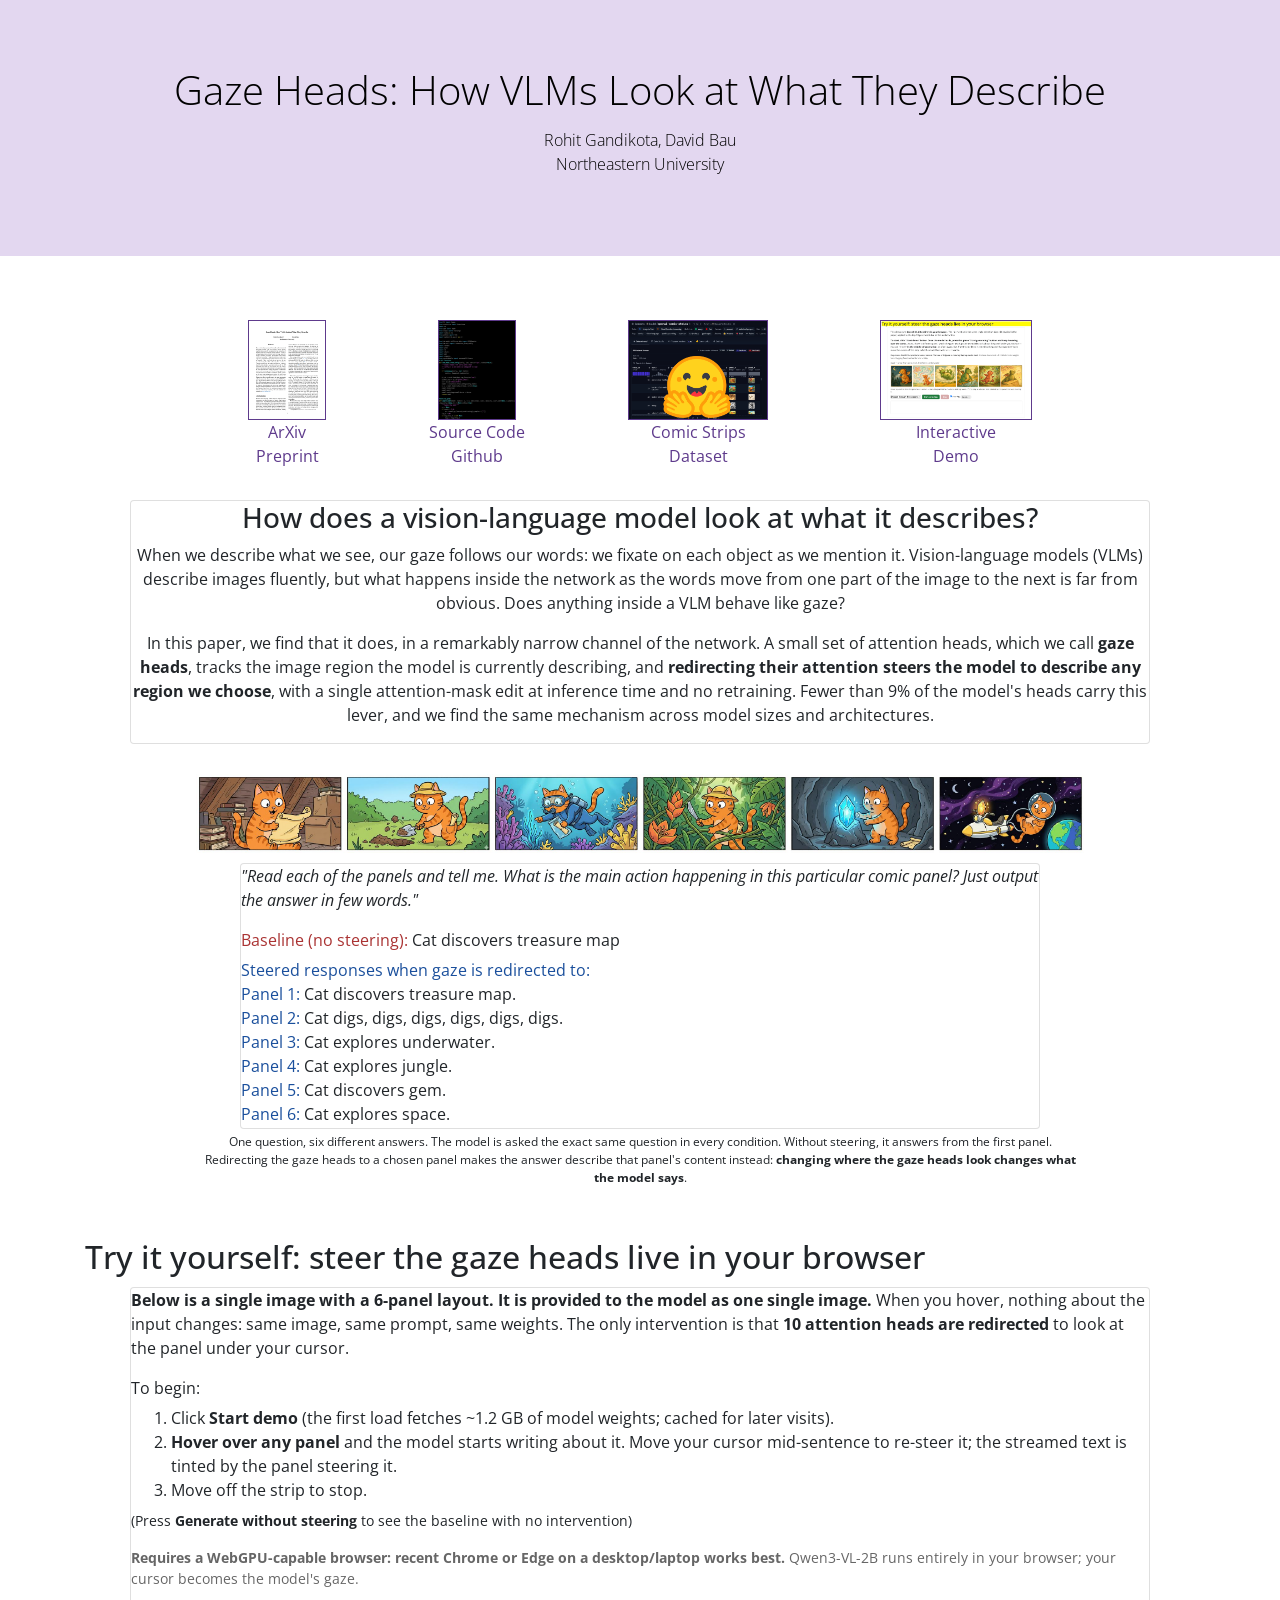
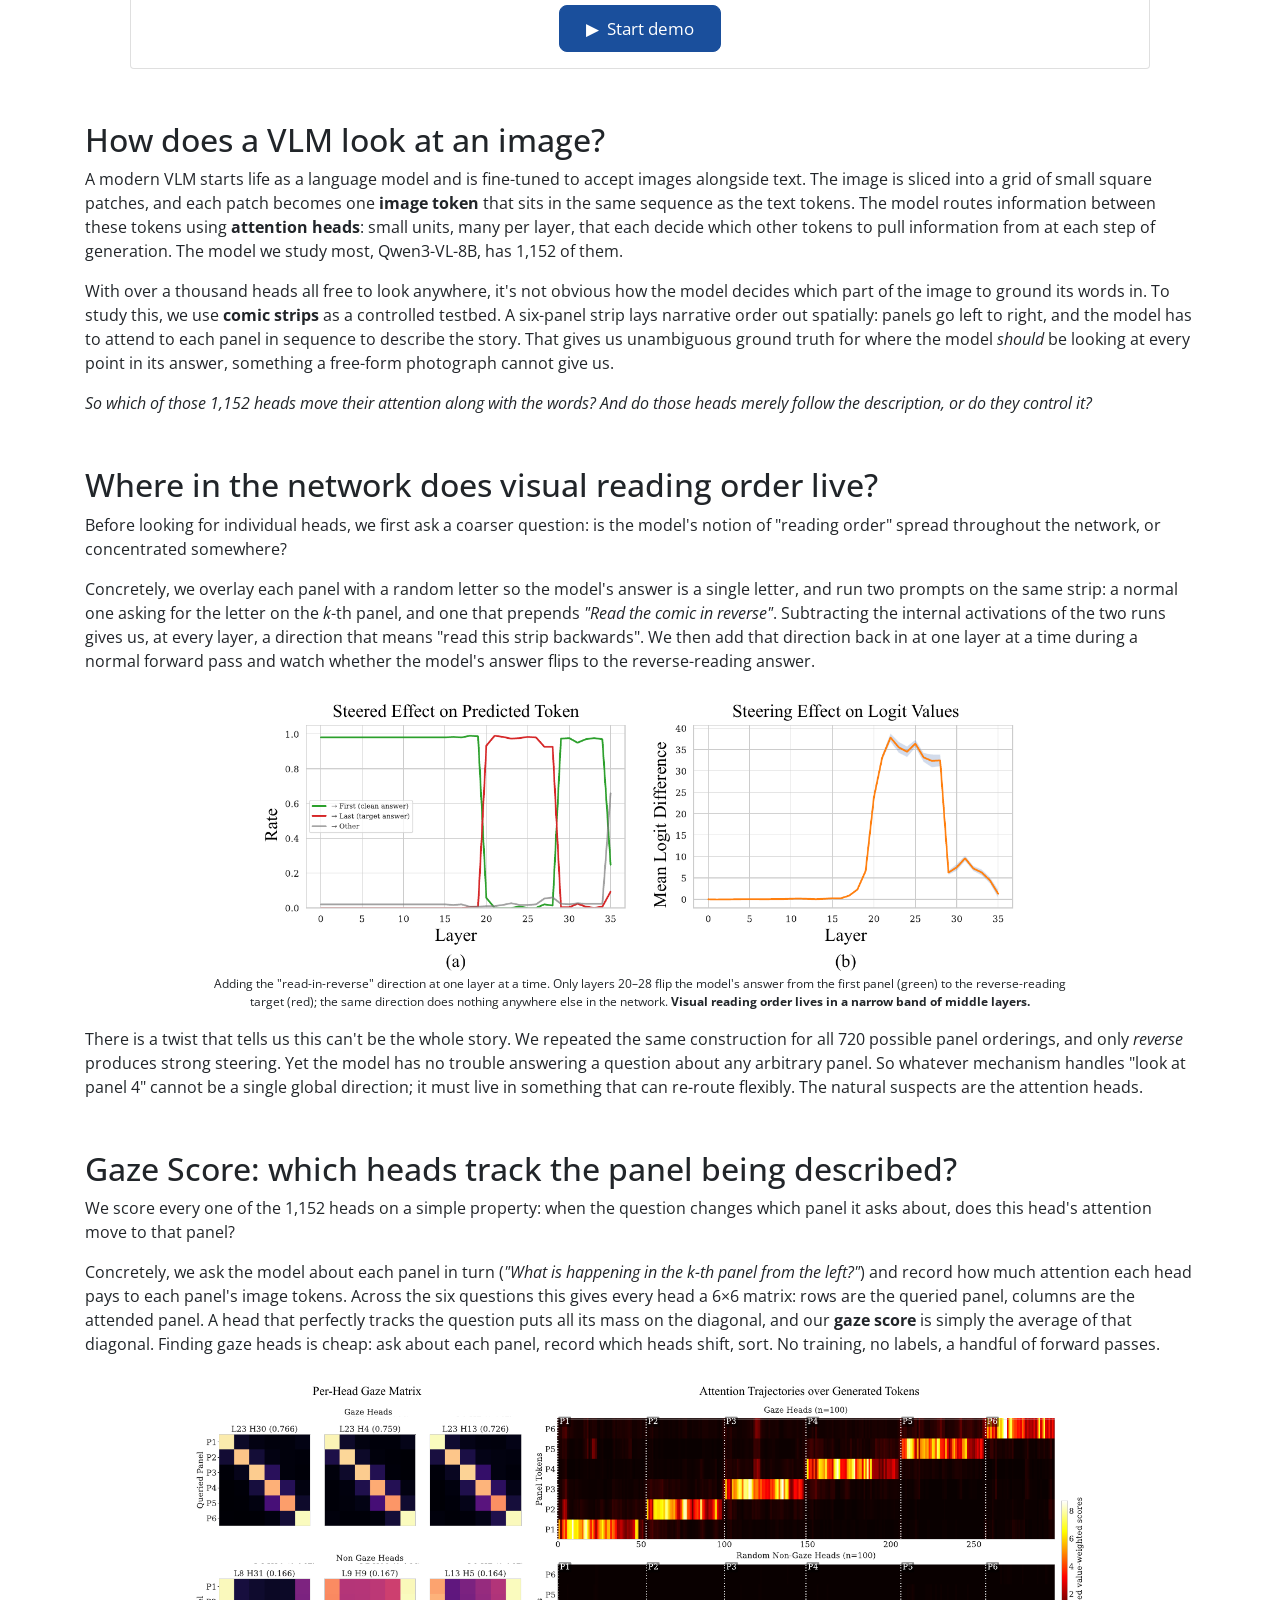
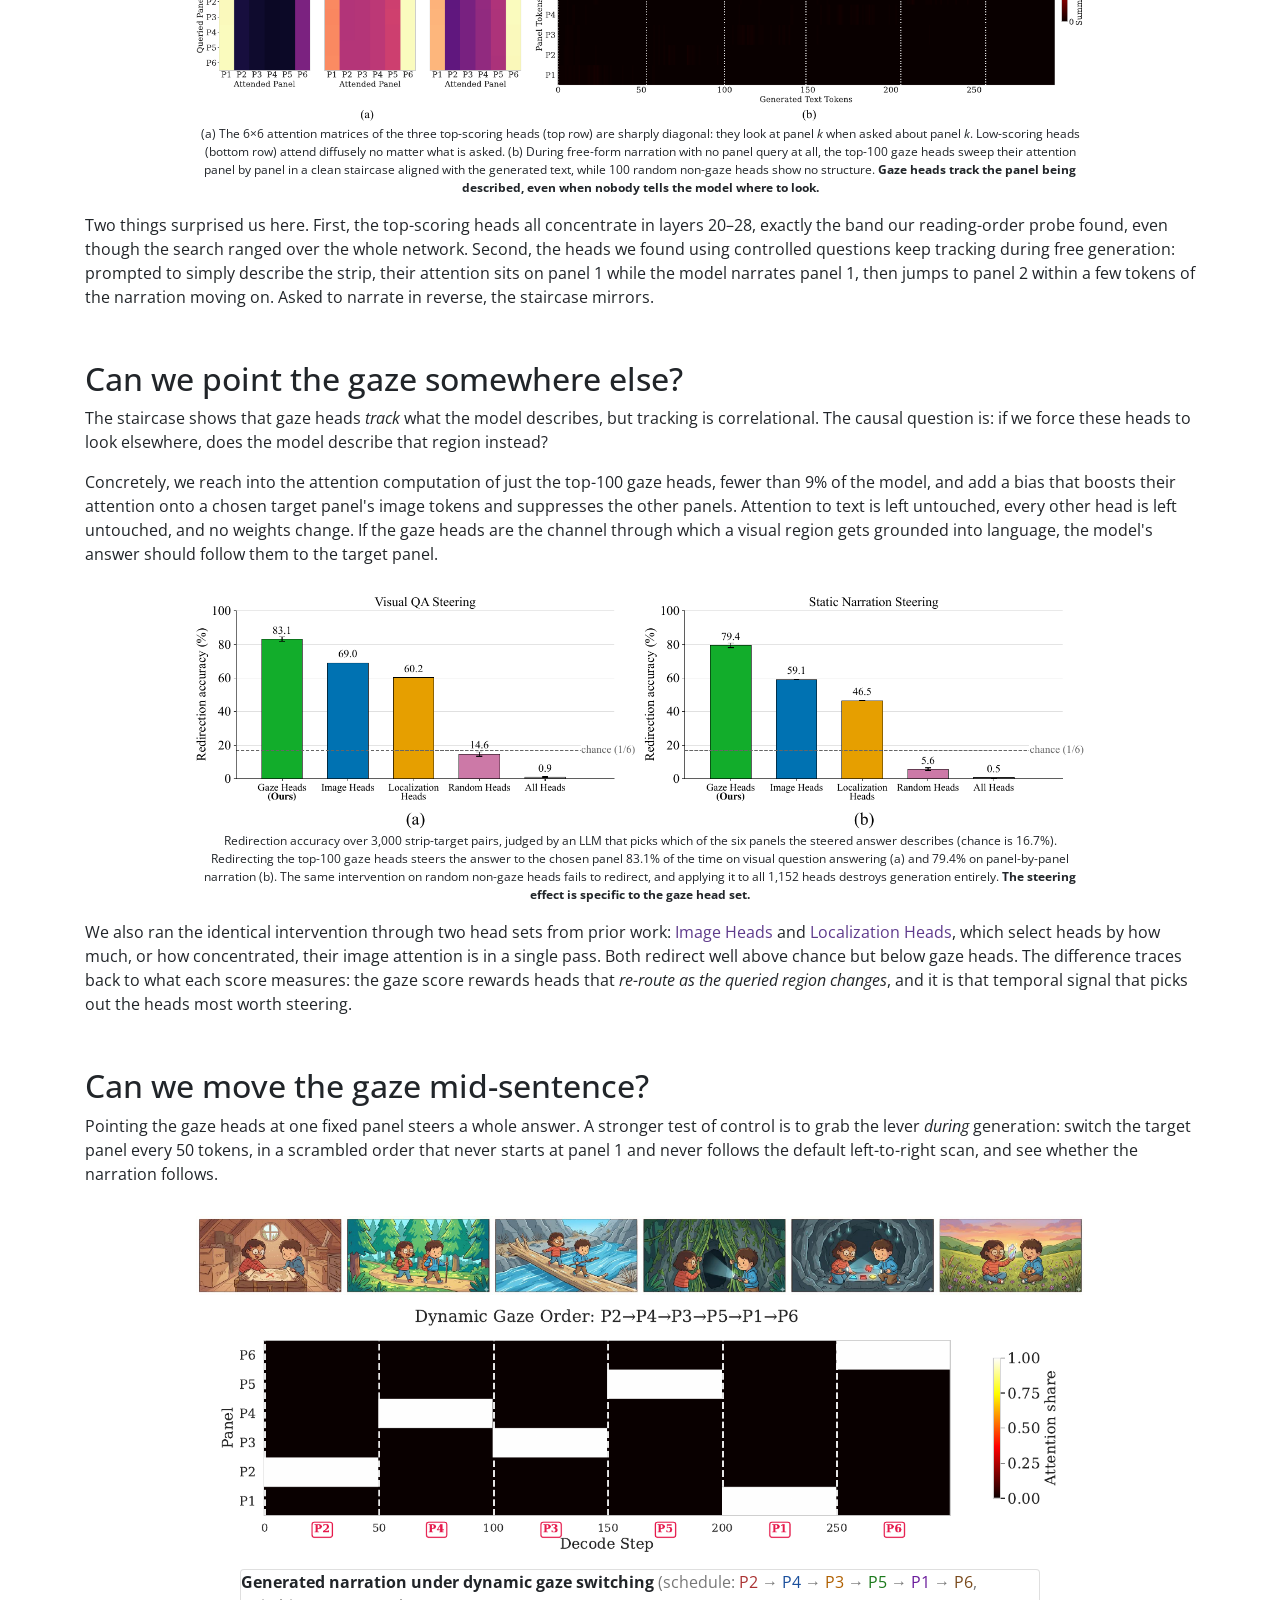
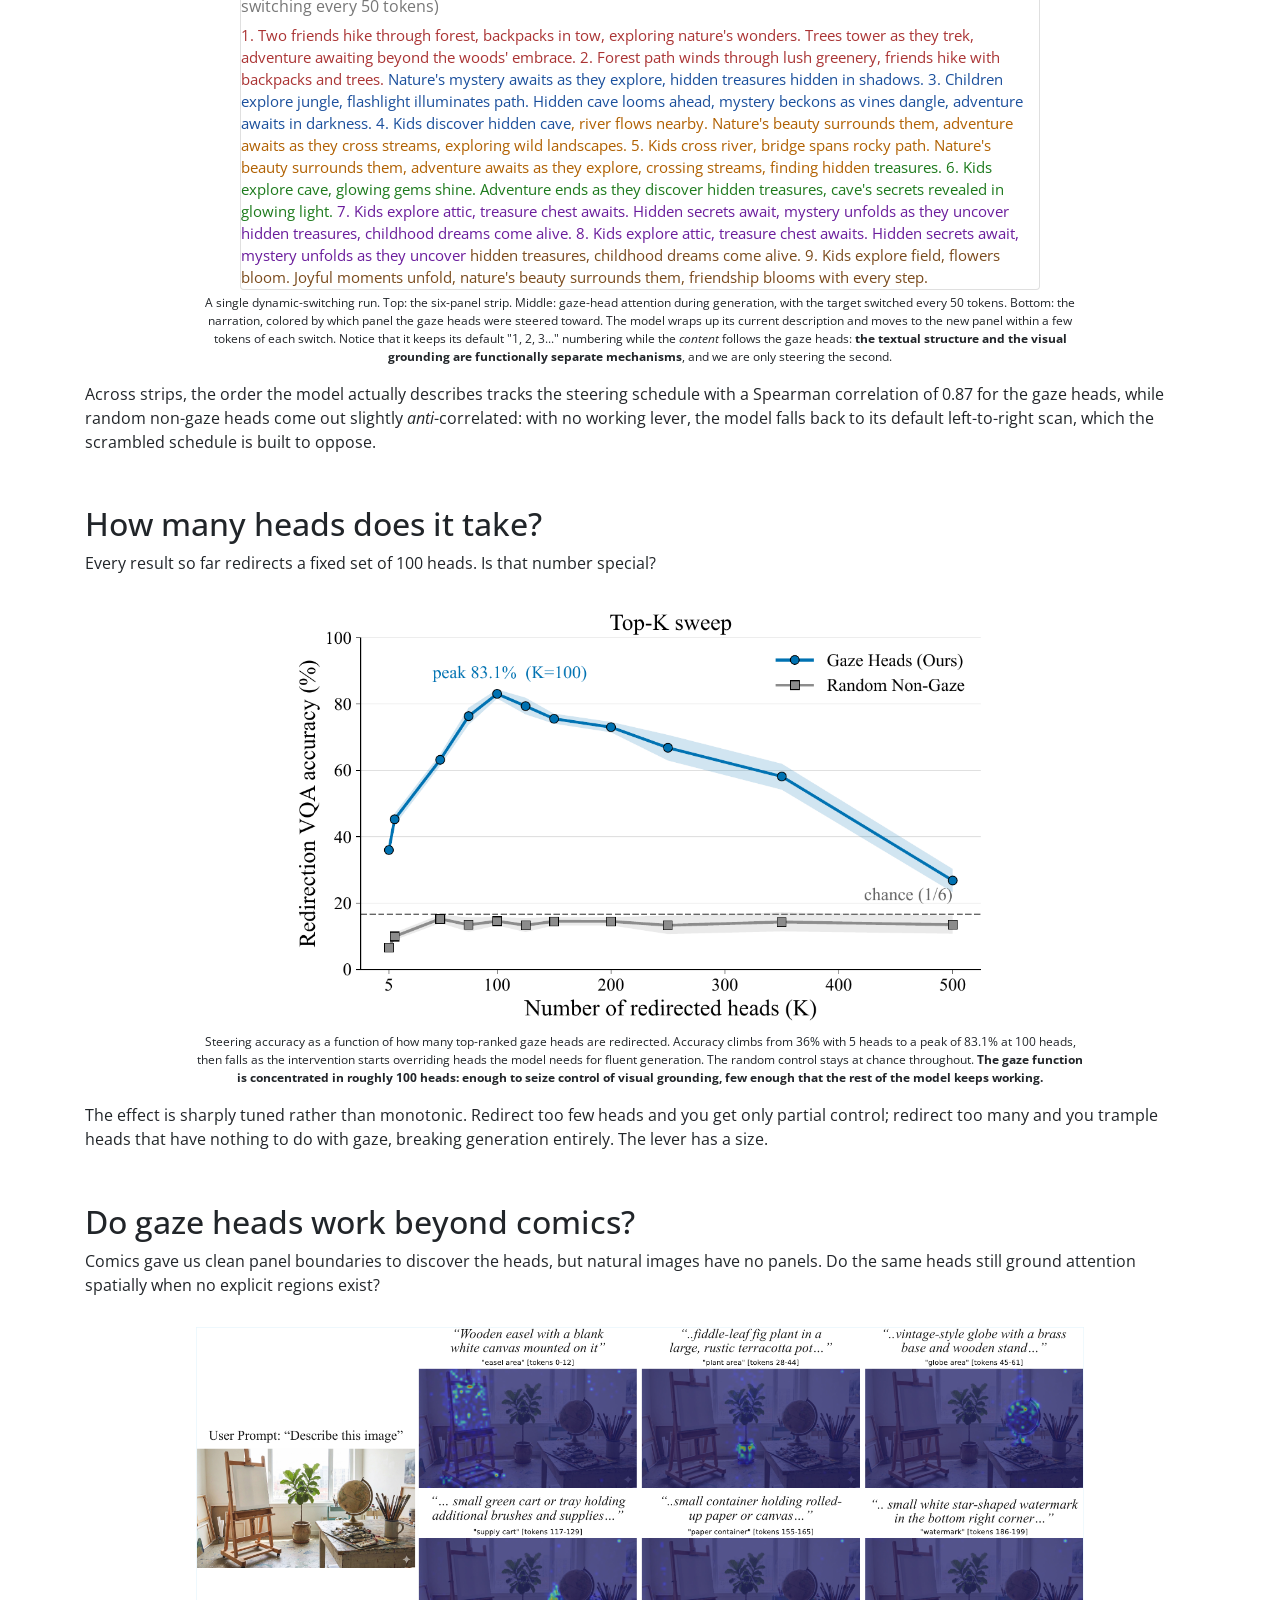
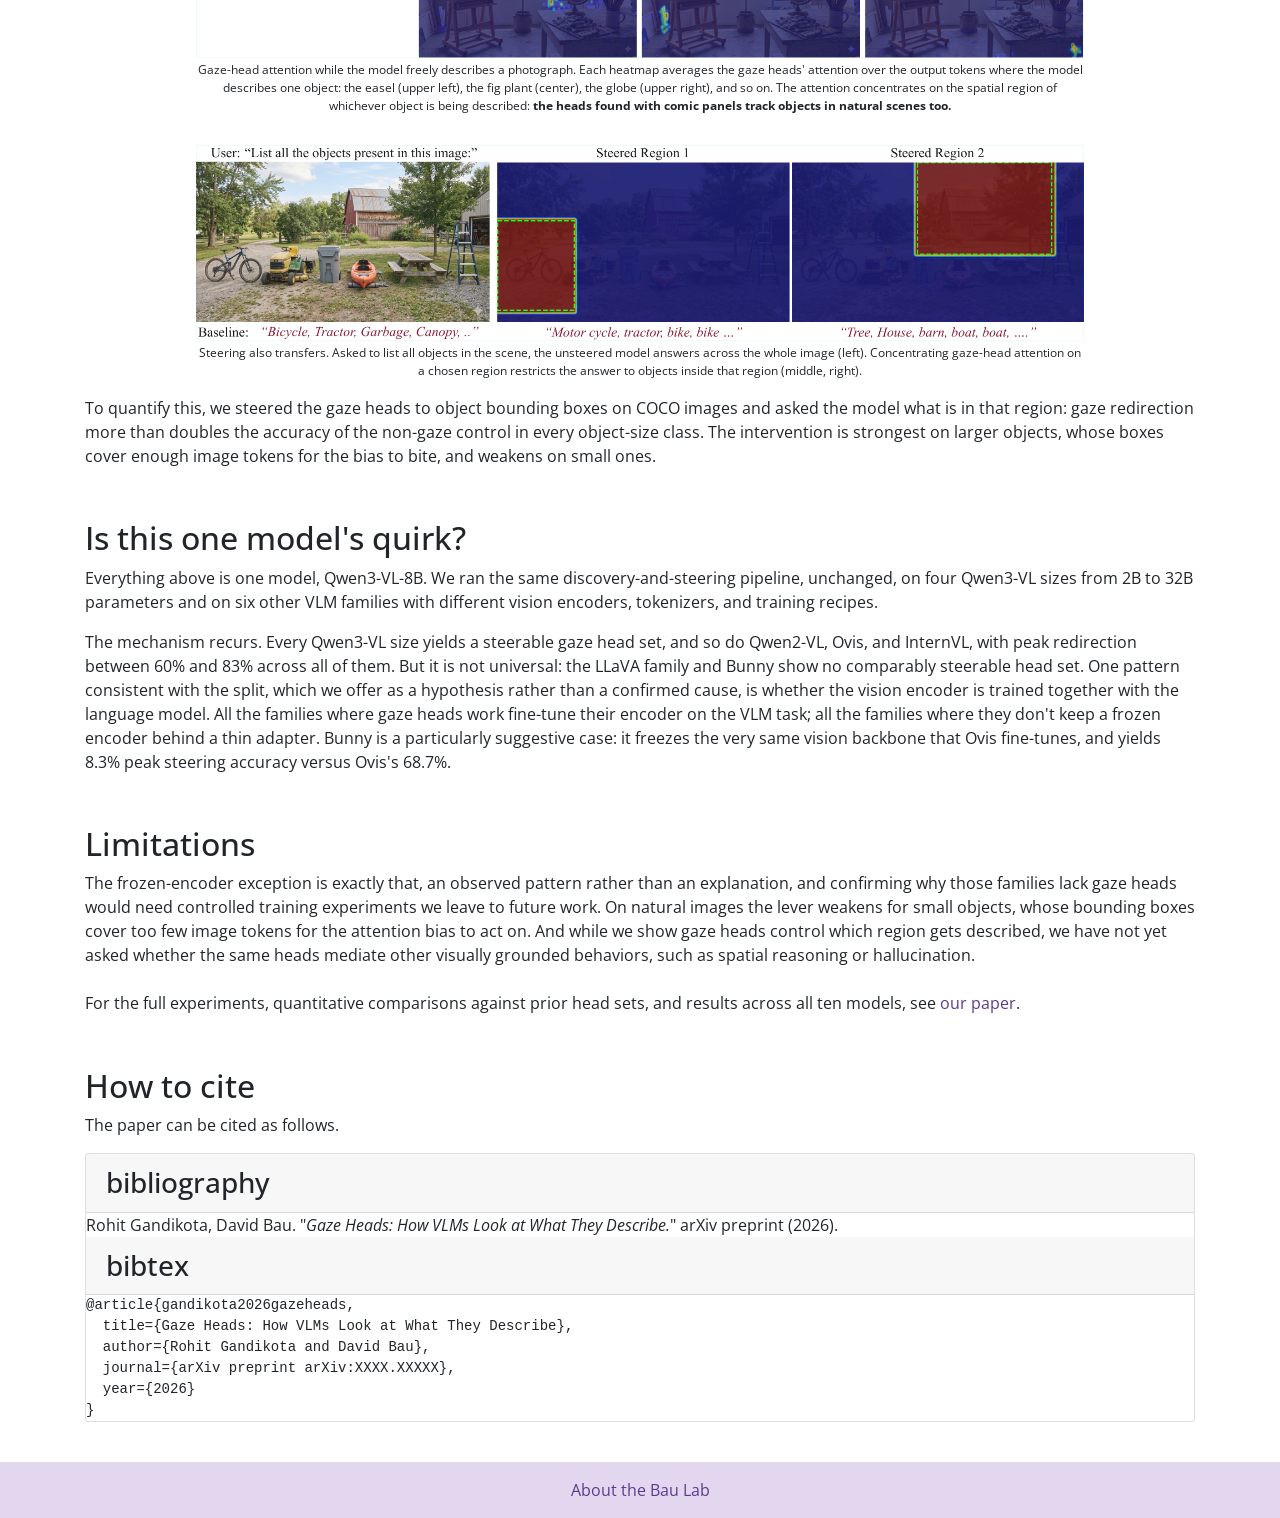
==== public/index.html @ 290272bc "adding new design cahnges" ====
<!doctype html>
<html lang="en">
<head>
<title>Gaze Heads: How VLMs Look at What They Describe</title>
<meta name="viewport" content="width=device-width,initial-scale=1" />
<meta name="description" content="A small set of attention heads in vision-language models tracks the image region being described, and redirecting them steers what the model says." />
<meta property="og:title" content="Gaze Heads: How VLMs Look at What They Describe" />
<meta property="og:description" content="A small set of attention heads in vision-language models tracks the image region being described, and redirecting them steers what the model says." />
<meta property="og:type" content="website" />
<meta name="twitter:card" content="summary" />
<meta name="twitter:title" content="Gaze Heads: How VLMs Look at What They Describe" />
<meta name="twitter:description" content="A small set of attention heads in vision-language models tracks the image region being described, and redirecting them steers what the model says." />
<link rel="apple-touch-icon" sizes="180x180" href="/images/apple-touch-icon.png">
<link rel="icon" type="image/png" sizes="32x32" href="/images/favicon-32x32.png">
<link rel="icon" type="image/png" sizes="16x16" href="/images/favicon-16x16.png">
<link rel="manifest" href="/site.webmanifest">

<link href="https://maxcdn.bootstrapcdn.com/bootstrap/4.0.0-alpha.6/css/bootstrap.min.css" rel="stylesheet" integrity="sha384-rwoIResjU2yc3z8GV/NPeZWAv56rSmLldC3R/AZzGRnGxQQKnKkoFVhFQhNUwEyJ" crossorigin="anonymous">
<script src="https://code.jquery.com/jquery-3.2.1.min.js" integrity="sha256-hwg4gsxgFZhOsEEamdOYGBf13FyQuiTwlAQgxVSNgt4=" crossorigin="anonymous"></script>
<link rel="preconnect" href="https://fonts.googleapis.com">
<link rel="preconnect" href="https://fonts.gstatic.com" crossorigin>
<link href="https://fonts.googleapis.com/css2?family=Noto+Sans+Math&display=swap" rel="stylesheet">
<link href="https://fonts.googleapis.com/css?family=Open+Sans:300,400,700" rel="stylesheet">
<link href="style.css" rel="stylesheet">

<style>
.relatedthumb {
  float:left; width: 200px; margin: 3px 10px 7px 0;
}
.relatedblock {
  clear: both;
  display: inline-block;
}
.bold-sc {
  font-variant: small-caps;
  font-weight: bold;
}
.cite, .citegroup {
  margin-bottom: 8px;
}
:target {
  background-color: yellow;
}
</style>
<script async src="https://www.googletagmanager.com/gtag/js?id=G-FD12LWN557"></script>
<script>
window.dataLayer = window.dataLayer || [];
function gtag(){dataLayer.push(arguments);}
gtag('js', new Date()); gtag('config', 'G-FD12LWN557');
</script>

</head>
<body class="nd-docs">
<div class="nd-pageheader">
 <div class="container">
 <h1 class="lead">
 Gaze Heads:
 <nobr class="widenobr">How VLMs Look</nobr>
 at
 <nobr class="widenobr">What They Describe</nobr>
 </h1>
<address>
  <nobr><a href="https://rohitgandikota.github.io/" target="_blank"
  >Rohit Gandikota</a>,</nobr>
  <nobr><a href="https://baulab.info/" target="_blank"
  >David Bau</a></nobr>
 <br>
  <nobr><a href="https://khoury.northeastern.edu/" target="_blank"
  >Northeastern University</a></nobr>

</address>
 </div>
</div><!-- end nd-pageheader -->

<div class="container">
<div class="row justify-content-center text-center">

<p>
<!-- TODO: update arXiv link once the preprint is live -->
<a href="https://arxiv.org/abs/XXXX.XXXXX" class="d-inline-block p-3 align-top" target="_blank"><img height="100" width="78" src="images/paper-thumb.png" style="border:1px solid; margin: 0 38px;" alt="ArXiv Preprint thumbnail" data-nothumb=""><br>ArXiv<br>Preprint</a>
<!-- TODO: update GitHub repo link -->
<a href="https://github.com/rohitgandikota/gaze-heads" class="d-inline-block p-3 align-top" target="_blank"><img height="100" width="78" src="images/code-thumb.png" style="border:1px solid; margin: 0 38px;" alt="Github code thumbnail" data-nothumb=""><br>Source Code<br>Github</a>
<a href="https://huggingface.co/datasets/baulab/openai-comic-strips" class="d-inline-block p-3 align-top" target="_blank"><img height="100" width="140" src="images/data-thumb.png" style="border:1px solid; margin: 0 38px;" alt="Dataset thumbnail" data-nothumb=""><br>Comic Strips<br>Dataset</a>
<a href="#demo" class="d-inline-block p-3 align-top"><img height="100" width="152" src="images/demo-thumb.png" style="border:1px solid; margin: 0 38px;" alt="Interactive demo thumbnail" data-nothumb=""><br>Interactive<br>Demo</a>
</p>

<div class="card" style="max-width: 1020px;">
<div class="card-block">
<h3>How does a vision-language model look at what it describes?</h3>
<p>
When we describe what we see, our gaze follows our words: we fixate on each
object as we mention it. Vision-language models (VLMs) describe images fluently,
but what happens inside the network as the words move from one part of the image
to the next is far from obvious. Does anything inside a VLM behave like gaze?
</p>
<p>
In this paper, we find that it does, in a remarkably narrow channel of the network.
A small set of attention heads, which we call <b>gaze heads</b>, tracks the image
region the model is currently describing, and <b>redirecting their attention steers
the model to describe any region we choose</b>, with a single attention-mask edit
at inference time and no retraining. Fewer than 9% of the model's heads carry
this lever, and we find the same mechanism across model sizes and architectures.
</p>
</div><!--card-block-->
</div><!--card-->

</div><!--row-->

<div class="row">
<div class="col">

<figure class="center_image" style="margin-top: 30px">
  <center><img src="images/paper/gaze/vqa_strip.png" style="width:100%; max-width:1000px"></center>
  <div class="card" style="max-width: 800px; margin: 10px auto 4px auto; text-align: left;">
    <div class="card-block">
    <p class="card-text"><i>"Read each of the panels and tell me. What is the main action happening in this particular comic panel? Just output the answer in few words."</i></p>
    <p class="card-text" style="margin-bottom: 6px;"><span style="color:#a33">Baseline (no steering):</span> Cat discovers treasure map</p>
    <p class="card-text" style="margin-bottom: 2px;"><span style="color:#1a4f9c">Steered responses when gaze is redirected to:</span><br>
    <span style="color:#1a4f9c">Panel 1:</span> Cat discovers treasure map.<br>
    <span style="color:#1a4f9c">Panel 2:</span> Cat digs, digs, digs, digs, digs, digs.<br>
    <span style="color:#1a4f9c">Panel 3:</span> Cat explores underwater.<br>
    <span style="color:#1a4f9c">Panel 4:</span> Cat explores jungle.<br>
    <span style="color:#1a4f9c">Panel 5:</span> Cat discovers gem.<br>
    <span style="color:#1a4f9c">Panel 6:</span> Cat explores space.</p>
    </div>
  </div>
  <figcaption>One question, six different answers. The model is asked the exact same
  question in every condition. Without steering, it answers from the first panel.
  Redirecting the gaze heads to a chosen panel makes the answer describe that panel's
  content instead: <b>changing where the gaze heads look changes what the model says</b>.
  </figcaption>
</figure>

  <h2 id="demo">Try it yourself: steer the gaze heads live in your browser</h2>
  <div class="card" style="max-width: 1020px; margin: 10px auto;">
    <div class="card-block" id="gazedemo-body">
      <p><b>Below is a single image with a 6-panel layout. It is provided to
        the model as one single image.</b> When you hover, nothing about the
        input changes: same image, same prompt, same weights. The only
        intervention is that <b>10 attention heads are redirected</b> to look
        at the panel under your cursor.</p>
      <p style="margin-bottom: 6px;">To begin:</p>
      <ol style="margin-bottom: 8px;">
        <li>Click <b>Start demo</b> (the first load fetches ~1.2&nbsp;GB of
          model weights; cached for later visits).</li>
        <li><b>Hover over any panel</b> and the model starts writing about it.
          Move your cursor mid-sentence to re-steer it; the streamed text is
          tinted by the panel steering it.</li>
        <li>Move off the strip to stop.</li>
      </ol>
      <p style="font-size: 14px;">(Press <b>Generate without steering</b> to
        see the baseline with no intervention)</p>
      <p id="gazedemo-note" style="color:#666; font-size: 14px;"><b>Requires a
      WebGPU-capable browser: recent Chrome or Edge on a desktop/laptop works
      best.</b> Qwen3-VL-2B runs entirely in your browser; your cursor becomes
      the model's gaze.</p>
      <p style="text-align:center;"><button id="gazedemo-start"
        style="padding: 10px 26px; font-size: 17px; border-radius: 8px;
        border: 1px solid #1a4f9c; background: #1a4f9c; color: white;
        cursor: pointer;">&#9654;&nbsp; Start demo</button></p>
    </div>
  </div>
  <script>
  document.getElementById('gazedemo-start').addEventListener('click', async function () {
    var btn = this;
    var note = document.getElementById('gazedemo-note');
    // The requirement note (#gazedemo-note) stays visible at ALL times \u2014
    // browsers can pass the navigator.gpu check and still stall later
    // (observed on Safari), and the note is the user's only hint why.
    var problem = function (msg) {
      var p = document.createElement('p');
      p.style.cssText = 'color:#a33; font-size: 14px;';
      p.innerHTML = msg;
      note.parentNode.insertBefore(p, note.nextSibling);
    };
    if (!navigator.gpu) {
      btn.style.display = 'none';
      problem('<b>This browser does not support WebGPU</b>, so the demo cannot run here.');
      return;
    }
    btn.disabled = true;
    btn.textContent = 'Starting\u2026';
    try {
      // Bump ?v= on demo.js changes so returning visitors never get a stale module.
      var mod = await import('./demo/demo.js?v=19');
      btn.style.display = 'none';
      await mod.start(document.getElementById('gazedemo-body'));
    } catch (e) {
      btn.disabled = false;
      btn.textContent = '\u25B6  Start demo';
      problem('The demo failed to start: ' + e.message);
      console.error(e);
    }
  });
  </script>

  <h2>How does a VLM look at an image?</h2>
  <p>A modern VLM starts life as a language model and is fine-tuned to accept images
  alongside text. The image is sliced into a grid of small square patches, and each patch
  becomes one <b>image token</b> that sits in the same sequence as the text tokens. The model
  routes information between these tokens using <b>attention heads</b>: small units, many per
  layer, that each decide which other tokens to pull information from at each step of
  generation. The model we study most, Qwen3-VL-8B, has 1,152 of them.</p>
  <p>With over a thousand heads all free to look anywhere, it's not obvious how the model
  decides which part of the image to ground its words in. To study this, we use <b>comic strips</b>
  as a controlled testbed. A six-panel strip lays narrative order out spatially: panels go
  left to right, and the model has to attend to each panel in sequence to describe the story.
  That gives us unambiguous ground truth for where the model <i>should</i> be looking at every
  point in its answer, something a free-form photograph cannot give us.</p>
  <p><i>So which of those 1,152 heads move their attention along with the words? And do
  those heads merely follow the description, or do they control it?</i></p>

  <h2>Where in the network does visual reading order live?</h2>
  <p>Before looking for individual heads, we first ask a coarser question: is the model's
  notion of "reading order" spread throughout the network, or concentrated somewhere?</p>
  <p>Concretely, we overlay each panel with a random letter so the model's answer is a single
  letter, and run two prompts on the same strip: a normal one asking for the letter on the
  <i>k</i>-th panel, and one that prepends <i>"Read the comic in reverse"</i>. Subtracting the
  internal activations of the two runs gives us, at every layer, a direction that means
  "read this strip backwards". We then add that direction back in at one layer at a time
  during a normal forward pass and watch whether the model's answer flips to the
  reverse-reading answer.</p>
  <figure class="center_image" style="margin-top: 30px">
    <center><img src="images/paper/gaze/layer_flip.png" style="width:100%; max-width:750px"></center>
    <figcaption>Adding the "read-in-reverse" direction at one layer at a time. Only layers
    20&ndash;28 flip the model's answer from the first panel (green) to the reverse-reading
    target (red); the same direction does nothing anywhere else in the network. <b>Visual
    reading order lives in a narrow band of middle layers.</b>
    </figcaption>
  </figure>
  <p>There is a twist that tells us this can't be the whole story. We repeated the same
  construction for all 720 possible panel orderings, and only <i>reverse</i> produces strong
  steering. Yet the model has no trouble answering a question about any arbitrary panel.
  So whatever mechanism handles "look at panel 4" cannot be a single global direction;
  it must live in something that can re-route flexibly. The natural suspects are the
  attention heads.</p>

  <h2>Gaze Score: which heads track the panel being described?</h2>
  <p>We score every one of the 1,152 heads on a simple property: when the question changes
  which panel it asks about, does this head's attention move to that panel?</p>
  <p>Concretely, we ask the model about each panel in turn (<i>"What is happening in the
  k-th panel from the left?"</i>) and record how much attention each head pays to each panel's
  image tokens. Across the six questions this gives every head a 6&times;6 matrix: rows are
  the queried panel, columns are the attended panel. A head that perfectly tracks the
  question puts all its mass on the diagonal, and our <b>gaze score</b> is simply the average
  of that diagonal. Finding gaze heads is cheap: ask about each panel, record which heads
  shift, sort. No training, no labels, a handful of forward passes.</p>
  <figure class="center_image" style="margin-top: 30px">
    <center><img src="images/paper/gaze/gaze_scores.png" style="width:100%; max-width:1000px"></center>
    <figcaption>(a)&nbsp;The 6&times;6 attention matrices of the three top-scoring heads (top row)
    are sharply diagonal: they look at panel <i>k</i> when asked about panel <i>k</i>. Low-scoring
    heads (bottom row) attend diffusely no matter what is asked. (b)&nbsp;During
    free-form narration with no panel query at all, the top-100 gaze heads sweep their attention
    panel by panel in a clean staircase aligned with the generated text, while 100 random
    non-gaze heads show no structure. <b>Gaze heads track the panel being described, even when
    nobody tells the model where to look.</b>
    </figcaption>
  </figure>
  <p>Two things surprised us here. First, the top-scoring heads all concentrate in layers
  20&ndash;28, exactly the band our reading-order probe found, even though the search ranged
  over the whole network. Second, the heads we found using controlled questions keep tracking
  during free generation: prompted to simply describe the strip, their attention sits on
  panel 1 while the model narrates panel 1, then jumps to panel 2 within a few tokens of the
  narration moving on. Asked to narrate in reverse, the staircase mirrors.</p>

  <h2>Can we point the gaze somewhere else?</h2>
  <p>The staircase shows that gaze heads <i>track</i> what the model describes, but tracking is
  correlational. The causal question is: if we force these heads to look elsewhere, does the
  model describe that region instead?</p>
  <p>Concretely, we reach into the attention computation of just the top-100 gaze heads,
  fewer than 9% of the model, and add a bias that boosts their attention onto a chosen
  target panel's image tokens and suppresses the other panels. Attention to text is left
  untouched, every other head is left untouched, and no weights change. If the gaze heads
  are the channel through which a visual region gets grounded into language, the model's
  answer should follow them to the target panel.</p>
  <figure class="center_image" style="margin-top: 30px">
    <center><img src="images/paper/gaze/redirection_bars.png" style="width:100%; max-width:900px"></center>
    <figcaption>Redirection accuracy over 3,000 strip-target pairs, judged by an LLM that picks
    which of the six panels the steered answer describes (chance is 16.7%). Redirecting the
    top-100 gaze heads steers the answer to the chosen panel 83.1% of the time on visual
    question answering (a) and 79.4% on panel-by-panel narration (b). The same intervention on
    random non-gaze heads fails to redirect, and applying it to all 1,152 heads destroys
    generation entirely. <b>The steering effect is specific to the gaze head set.</b>
    </figcaption>
  </figure>
  <p>We also ran the identical intervention through two head sets from prior work:
  <a href="https://arxiv.org/abs/2510.02790">Image Heads</a> and
  <a href="https://arxiv.org/abs/2503.06287">Localization Heads</a>, which select heads by how
  much, or how concentrated, their image attention is in a single pass. Both redirect well
  above chance but below gaze heads. The difference traces back to what each score measures:
  the gaze score rewards heads that <i>re-route as the queried region changes</i>, and it is that
  temporal signal that picks out the heads most worth steering.</p>

  <h2>Can we move the gaze mid-sentence?</h2>
  <p>Pointing the gaze heads at one fixed panel steers a whole answer. A stronger test of
  control is to grab the lever <i>during</i> generation: switch the target panel every 50 tokens,
  in a scrambled order that never starts at panel 1 and never follows the default
  left-to-right scan, and see whether the narration follows.</p>
  <figure class="center_image" style="margin-top: 30px">
    <center><img src="images/paper/gaze/dynamic_strip.png" style="width:100%; max-width:1000px"></center>
    <center><img src="images/paper/gaze/dynamic_trajectory.png" style="width:100%; max-width:850px; margin-top:8px"></center>
    <div class="card" style="max-width: 800px; margin: 10px auto 4px auto; text-align: left;">
      <div class="card-block">
      <p class="card-text" style="margin-bottom:6px"><b>Generated narration under dynamic gaze switching</b>
      <span style="color:#777">(schedule: <span style="color:#a33">P2</span> &rarr;
      <span style="color:#1a4f9c">P4</span> &rarr; <span style="color:#b06000">P3</span> &rarr;
      <span style="color:#1c7a1c">P5</span> &rarr; <span style="color:#6a1c9c">P1</span> &rarr;
      <span style="color:#7a4a1c">P6</span>, switching every 50 tokens)</span></p>
      <p class="card-text" style="font-size:0.92em; margin-bottom:0">
      <span style="color:#a33">1. Two friends hike through forest, backpacks in tow, exploring nature's wonders. Trees tower as they trek, adventure awaiting beyond the woods' embrace. 2. Forest path winds through lush greenery, friends hike with backpacks and trees.</span>
      <span style="color:#1a4f9c">Nature's mystery awaits as they explore, hidden treasures hidden in shadows. 3. Children explore jungle, flashlight illuminates path. Hidden cave looms ahead, mystery beckons as vines dangle, adventure awaits in darkness. 4. Kids discover hidden cave</span><span style="color:#b06000">, river flows nearby. Nature's beauty surrounds them, adventure awaits as they cross streams, exploring wild landscapes. 5. Kids cross river, bridge spans rocky path. Nature's beauty surrounds them, adventure awaits as they explore, crossing streams, finding hidden</span>
      <span style="color:#1c7a1c">treasures. 6. Kids explore cave, glowing gems shine. Adventure ends as they discover hidden treasures, cave's secrets revealed in glowing light.</span>
      <span style="color:#6a1c9c">7. Kids explore attic, treasure chest awaits. Hidden secrets await, mystery unfolds as they uncover hidden treasures, childhood dreams come alive. 8. Kids explore attic, treasure chest awaits. Hidden secrets await, mystery unfolds as they uncover</span>
      <span style="color:#7a4a1c">hidden treasures, childhood dreams come alive. 9. Kids explore field, flowers bloom. Joyful moments unfold, nature's beauty surrounds them, friendship blooms with every step.</span>
      </p>
      </div>
    </div>
    <figcaption>A single dynamic-switching run. Top: the six-panel strip. Middle: gaze-head
    attention during generation, with the target switched every 50 tokens. Bottom: the
    narration, colored by which panel the gaze heads were steered toward. The model wraps up
    its current description and moves to the new panel within a few tokens of each switch.
    Notice that it keeps its default "1, 2, 3..." numbering while the <i>content</i> follows the
    gaze heads: <b>the textual structure and the visual grounding are functionally separate
    mechanisms</b>, and we are only steering the second.
    </figcaption>
  </figure>
  <p>Across strips, the order the model actually describes tracks the steering schedule with
  a Spearman correlation of 0.87 for the gaze heads, while random non-gaze heads come out
  slightly <i>anti</i>-correlated: with no working lever, the model falls back to its default
  left-to-right scan, which the scrambled schedule is built to oppose.</p>

  <h2>How many heads does it take?</h2>
  <p>Every result so far redirects a fixed set of 100 heads. Is that number special?</p>
  <figure class="center_image" style="margin-top: 30px">
    <center><img src="images/paper/gaze/topk_sweep.png" style="width:100%; max-width:700px"></center>
    <figcaption>Steering accuracy as a function of how many top-ranked gaze heads are
    redirected. Accuracy climbs from 36% with 5 heads to a peak of 83.1% at 100 heads, then
    falls as the intervention starts overriding heads the model needs for fluent generation.
    The random control stays at chance throughout. <b>The gaze function is concentrated in
    roughly 100 heads: enough to seize control of visual grounding, few enough that the rest
    of the model keeps working.</b>
    </figcaption>
  </figure>
  <p>The effect is sharply tuned rather than monotonic. Redirect too few heads and you get
  only partial control; redirect too many and you trample heads that have nothing to do with
  gaze, breaking generation entirely. The lever has a size.</p>

  <h2>Do gaze heads work beyond comics?</h2>
  <p>Comics gave us clean panel boundaries to discover the heads, but natural images have no
  panels. Do the same heads still ground attention spatially when no explicit regions exist?</p>
  <figure class="center_image" style="margin-top: 30px">
    <center><img src="images/paper/gaze/natural_gaze.png" style="width:100%; max-width:1000px"></center>
    <figcaption>Gaze-head attention while the model freely describes a photograph. Each heatmap
    averages the gaze heads' attention over the output tokens where the model describes one
    object: the easel (upper left), the fig plant (center), the globe (upper right), and so on.
    The attention concentrates on the spatial region of whichever object is being described:
    <b>the heads found with comic panels track objects in natural scenes too.</b>
    </figcaption>
  </figure>
  <figure class="center_image" style="margin-top: 30px">
    <center><img src="images/paper/gaze/natural_steer.png" style="width:100%; max-width:1000px"></center>
    <figcaption>Steering also transfers. Asked to list all objects in the scene, the unsteered
    model answers across the whole image (left). Concentrating gaze-head attention on a chosen
    region restricts the answer to objects inside that region (middle, right).
    </figcaption>
  </figure>
  <p>To quantify this, we steered the gaze heads to object bounding boxes on COCO images and
  asked the model what is in that region: gaze redirection more than doubles the accuracy of
  the non-gaze control in every object-size class. The intervention is strongest on larger
  objects, whose boxes cover enough image tokens for the bias to bite, and weakens on small
  ones.</p>

  <h2>Is this one model's quirk?</h2>
  <p>Everything above is one model, Qwen3-VL-8B. We ran the same discovery-and-steering
  pipeline, unchanged, on four Qwen3-VL sizes from 2B to 32B parameters and on six other VLM
  families with different vision encoders, tokenizers, and training recipes.</p>
  <p>The mechanism recurs. Every Qwen3-VL size yields a steerable gaze head set, and so do
  Qwen2-VL, Ovis, and InternVL, with peak redirection between 60% and 83% across all of them.
  But it is not universal: the LLaVA family and Bunny show no comparably steerable head set.
  One pattern consistent with the split, which we offer as a hypothesis rather than a
  confirmed cause, is whether the vision encoder is trained together with the language model.
  All the families where gaze heads work fine-tune their encoder on the VLM task; all the
  families where they don't keep a frozen encoder behind a thin adapter. Bunny is a
  particularly suggestive case: it freezes the very same vision backbone that Ovis fine-tunes,
  and yields 8.3% peak steering accuracy versus Ovis's 68.7%.</p>

  <h2>Limitations</h2>
  <p>The frozen-encoder exception is exactly that, an observed pattern rather than an explanation,
  and confirming why those families lack gaze heads would need controlled training experiments
  we leave to future work. On natural images the lever weakens for small objects, whose
  bounding boxes cover too few image tokens for the attention bias to act on. And while we
  show gaze heads control which region gets described, we have not yet asked whether the same
  heads mediate other visually grounded behaviors, such as spatial reasoning or hallucination.</p>

  <p style="margin-top: 24px">For the full experiments, quantitative comparisons against prior
  head sets, and results across all ten models, see
  <!-- TODO: update arXiv link -->
  <a href="https://arxiv.org/abs/XXXX.XXXXX">our paper</a>.</p>

<h2>How to cite</h2>

<p>The paper can be cited as follows.
</p>

<div class="card">
<h3 class="card-header">bibliography</h3>
<div class="card-block">
<p style="text-indent: -3em; margin-left: 3em;" class="card-text clickselect">
Rohit Gandikota, David Bau. "<em>Gaze Heads: How VLMs Look at What They Describe.</em>"
arXiv preprint (2026).
</p>
</div>
<h3 class="card-header">bibtex</h3>
<div class="card-block">
<pre class="card-text clickselect">
@article{gandikota2026gazeheads,
  title={Gaze Heads: How VLMs Look at What They Describe},
  author={Rohit Gandikota and David Bau},
  journal={arXiv preprint arXiv:XXXX.XXXXX},
  year={2026}
}
</pre>
</div>
</div>
</p>

</div>
</div><!--row -->
</div> <!-- container -->

<footer class="nd-pagefooter">
  <div class="row">
    <div class="col-6 col-md text-center">
      <a href="https://baulab.info/">About the Bau Lab</a>
    </div>
  </div>
</footer>

</body>
<script>
$(document).on('click', '.clickselect', function(ev) {
  var range = document.createRange();
  range.selectNodeContents(this);
  var sel = window.getSelection();
  sel.removeAllRanges();
  sel.addRange(range);
});
</script>
</html>
---- public/style.css ----
body, td, th {
  font-family: 'Open Sans', sans-serif;
}
h2 {
  margin-top: 3ex;
}
/* Soft lilac: Gaze Heads */
.color-primary-0 { color: #5E3A8C }

a {
  color: #5E3A8C;
}
.color-primary-1 { color: #199099 }
.color-primary-2 { color: #969518 }
.color-primary-3 { color: #1AA16A }
.color-primary-4 { color: #56A11A }

.nd-pageheader {
  padding: 2rem 15px;
  margin-bottom: 1.5rem;
  color: #000000;
  text-align: center;
  background-color: #E3D7F0;
}

.nd-pageheader a, .nd-pageheader a.likelink {
  color: #000000;
}

.nd-pagefooter {
  margin-top: 1.5rem;
  padding: 1rem;
  color: #000000;
  text-align: center;
  background-color: #E3D7F0;
}

.nd-pagefooter a {
  color: #5E3A8C;
}

.nd-pageheader .container {
  position: relative
}

.nd-pageheader address {
  font-weight: 300;
}

.nd-pageheader p, .nd-pageheader h1 {
  margin-bottom: 0.75rem;
  font-size: 2.25rem;
  font-weight: 300;
  line-height: 1.3;
}

.citation {
  margin-top: 15px;
  clear: both;
}
.citation:after {
  content: '';
  display: table;
  clear: both;
}
.citation img {
  float: left;
  margin: 0 10px 10px 0;
  width: 250px;
}

.newsmedia {
  margin-top: 15px;
  clear: both;
}
.newsmedia:after {
  content: '';
  display: table;
  clear: both;
}
.newsmedia img {
  float: left;
  margin: 20px 20px 10px 0;
  width: 140px;
  border: none;
}


figcaption {
  display: block;
  text-align: center;
  font-size: 12px;
  margin-top: 3px;
}

.highlight {
  padding: 1.5rem;
  margin-right: 0;
  margin-left: 0;
  background: gainsboro;
}

.bigfig {
  max-width: 90%;
  width: 700px;
}
.smallfig {
  text-align: center;
  width: 90%;
}
.medfig {
  text-align: center;
  width: 90%;
}

.modal .big-modal {
  width:auto;
  max-width:90%;
  max-height:80%;
}

.img-wrapper {
  text-align: center;
}

.big-modal img {
  max-height: 60vh;
}

.img-scroller {
  overflow-x: scroll;
}

.img-scroller .img-fluid {
  max-width: initial;
}

@media (min-width: 576px) {
  .nd-pageheader {
    padding-top:4rem;
    padding-bottom: 4rem;
    margin-bottom: 3rem;
  }
}

@media (min-width: 768px) {
  .smallfig {
    width: 65%;
  }
  .medfig {
    width: 75%;
  }
  .nd-pageheader p, .nd-pageheader h1 {
    font-size: 2.5rem
  }
  .twocol-md {
     column-count: 2;
  }
}

@media (min-width: 992px) {
  .smallfig {
    width: 40%;
  }
  .medfig {
    width: 50%;
  }
  #fig-arch-compare {
    width: 49%;
  }
}

.best { font: 12.5px Helvetica; }
.best { border-collapse: collapse; border-spacing: 0; }
.best td { position: relative; }
.best td img { margin-top: 15px; }
.best td .unit { font-size: 10px; position: absolute; top: 0; left: 3px; white-space: nowrap; width: 100%; text-overflow: clip; overflow: hidden; }
.best td .score { display: none; position: absolute; top: 0; right: 3px; white-sapce: nowrap; }
.best td:nth-child(1) {
  min-width: 28px;
  border-right: 3px solid transparent;
}
.best td .netname {
	transform: translateX(-50%) translateY(-50%) rotate(-90deg);
	position: absolute;
	left: 50%;
	top: 50%;
	text-align: center;
	font: 12px helvetica;
	white-space: nowrap;
	padding: 4px;
}
.best th, .best td {
  padding-left: 3px;
}
.best img {
  width: 100%;
}
.best .concept {
	color: black;
	font: 14px helvetica;
  padding-bottom: 2px;
  text-transform: capitalize;
  text-align: left;
  margin-right: 1px;
}

nobr.widenobr {
  white-space: normal;
}

@media (min-width: 576px) {
  .best td .unit { font-size: inherit; }
  .best td .netname { font-size: 14px; }
  .best .concept { font-size: 20px; }
   br.widenobr { white-space: nowrap; }
}

@media (min-width: 768px) {
  .best td .netname { font-size: 17px; }
}

@media (min-width: 1200px) {
  .best td .score { display: block; }
}

.modal {
  text-align: center;
  padding: 0!important;
}

.modal:before {
  content: '';
  display: inline-block;
  height: 80%;
  vertical-align: middle;
  margin-right: -4px;
}

.modal-dialog {
  display: inline-block;
  text-align: left;
  vertical-align: middle;
}

.center_image {
  display: block;
  margin-left: auto;
  margin-right: auto;
  width: 80%;
}
/* Trick for moving the media-control-panel down on chrome */
/*
video::-webkit-media-controls-panel {
 margin-top: 30px;
}
video[controls] {
 margin-bottom: 30px;
}
*/
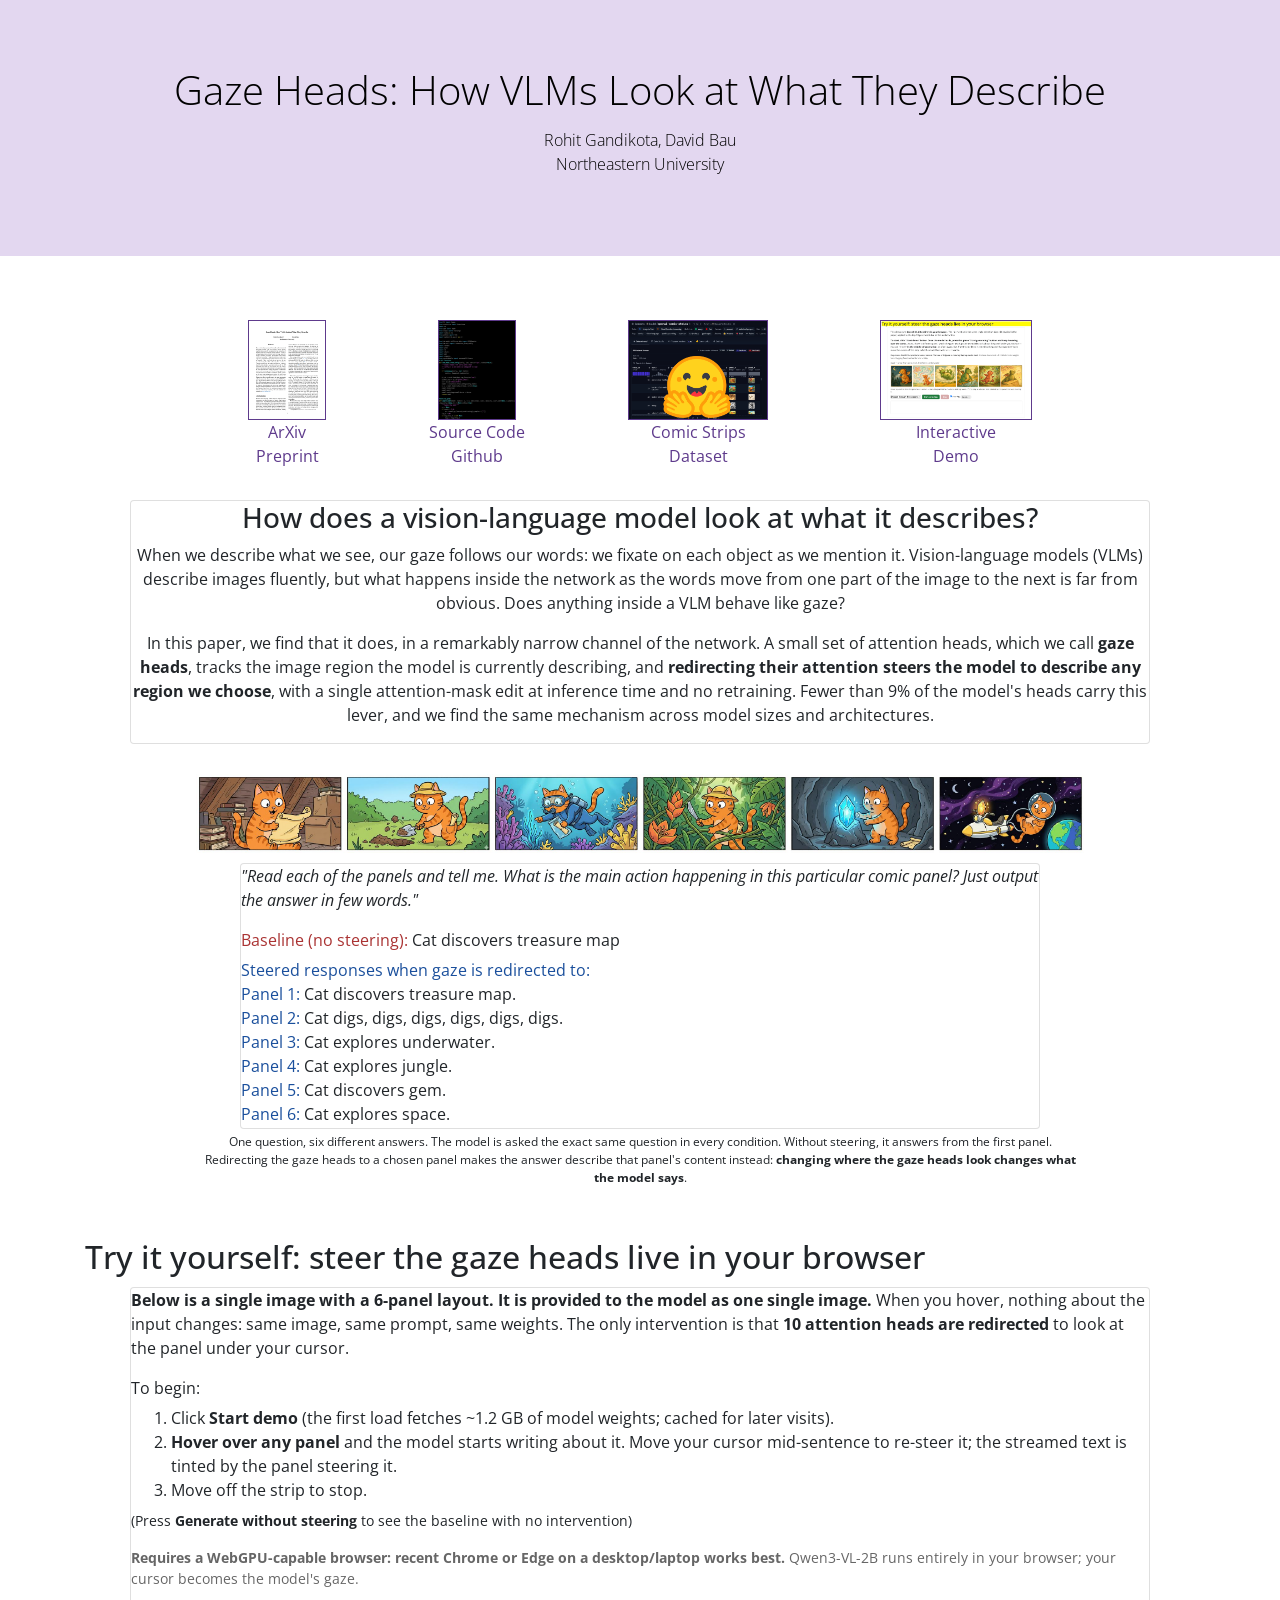
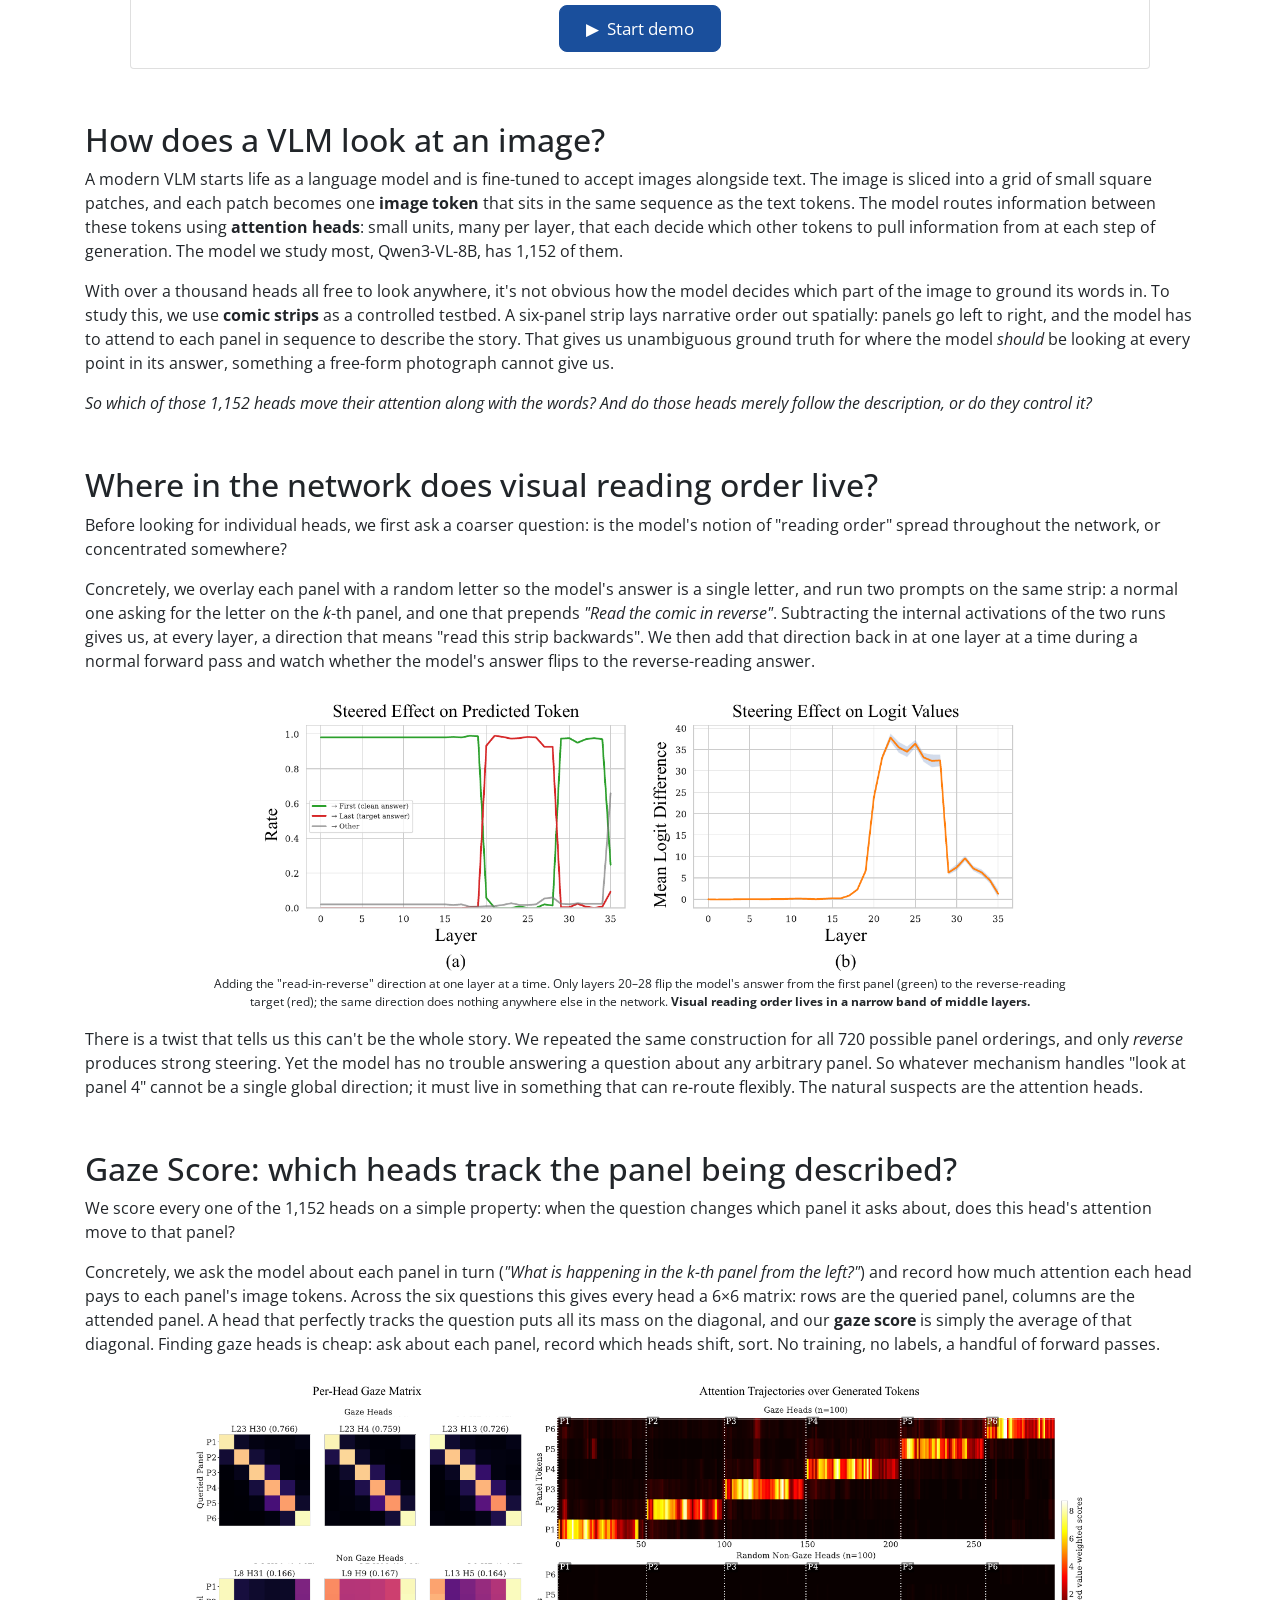
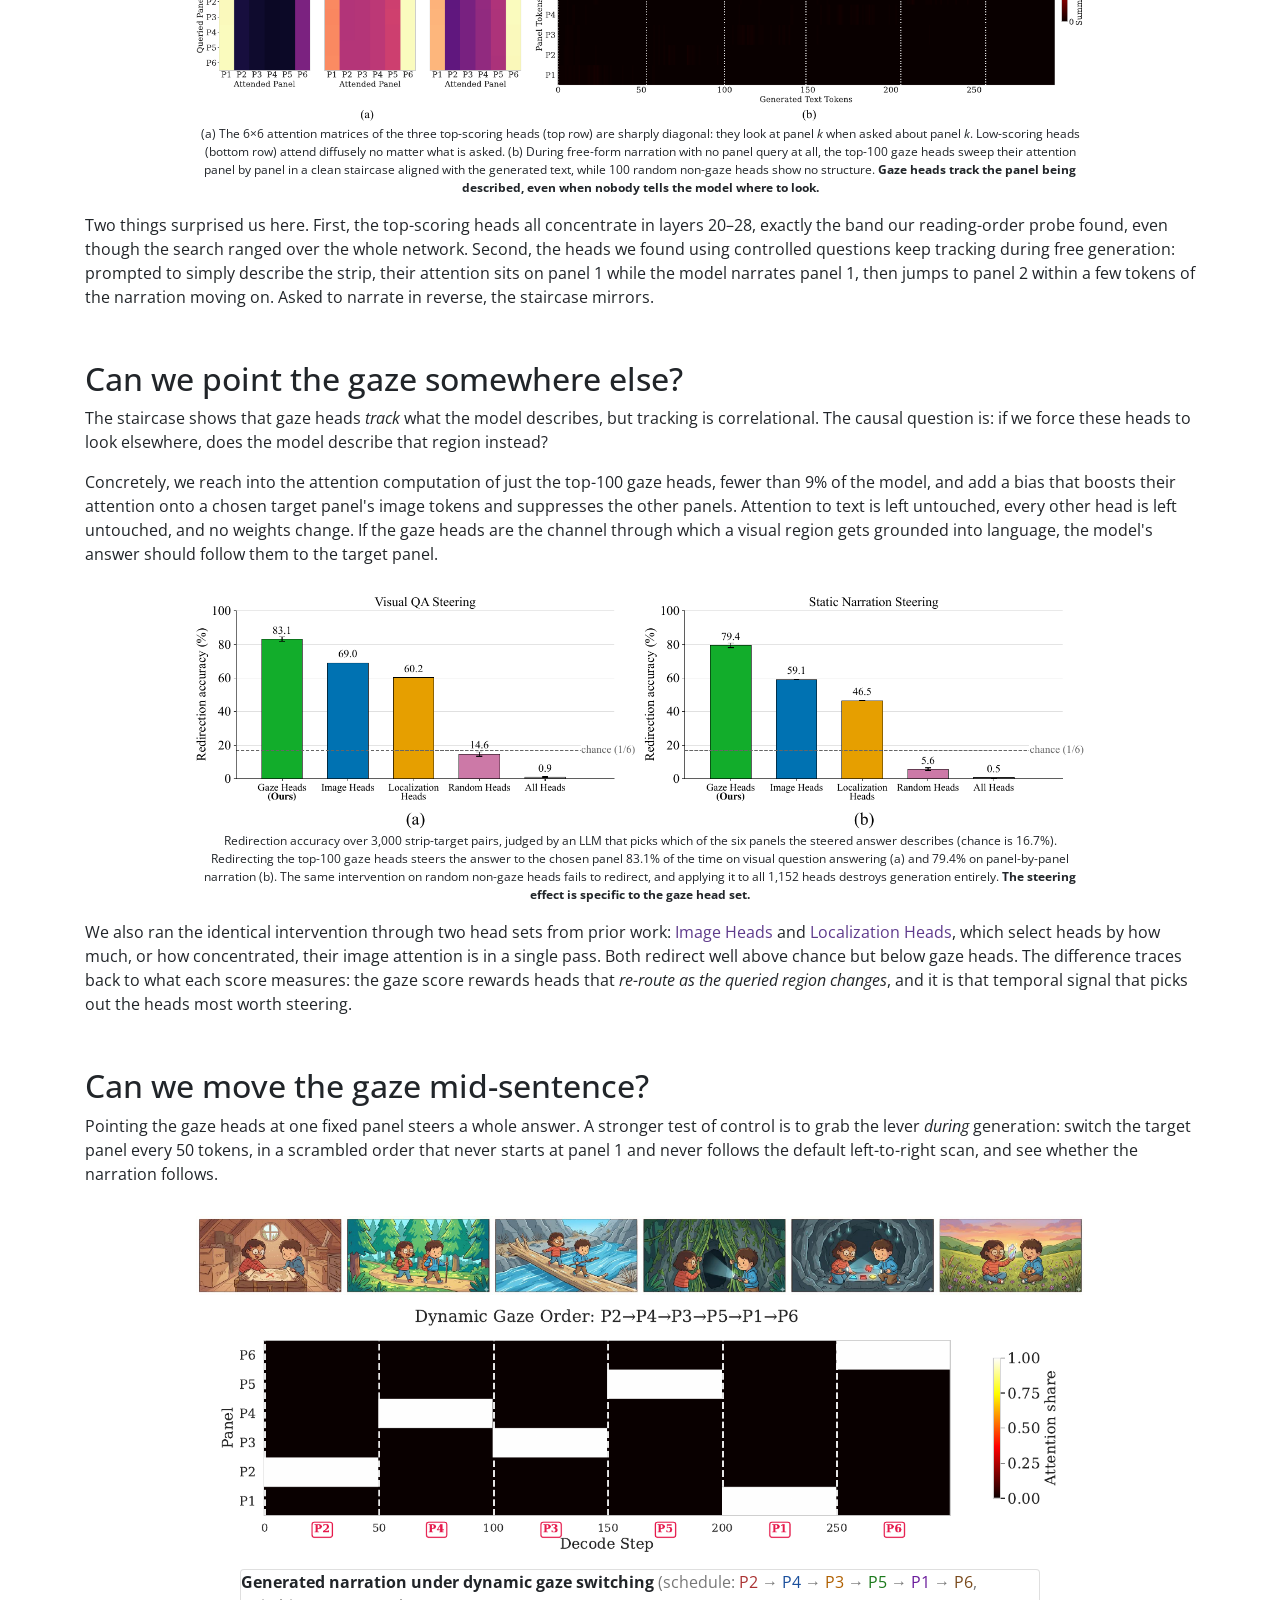
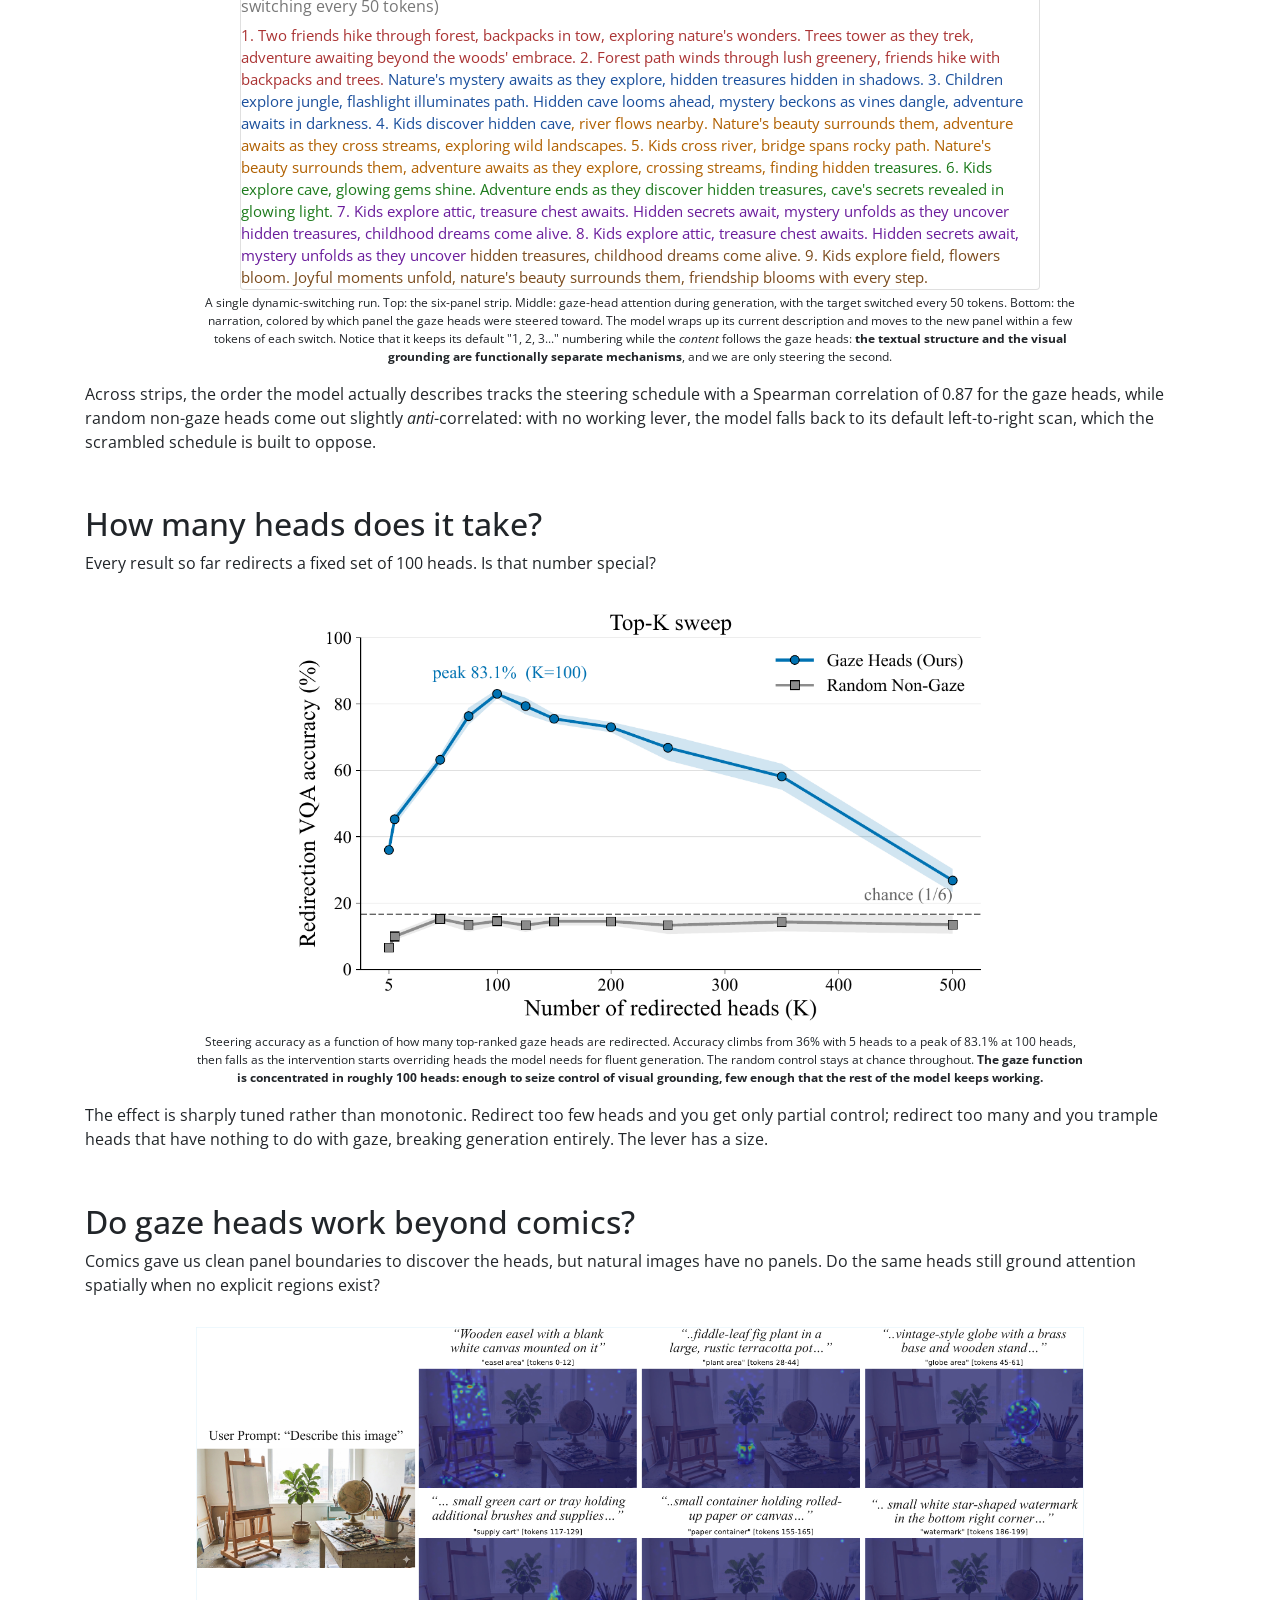
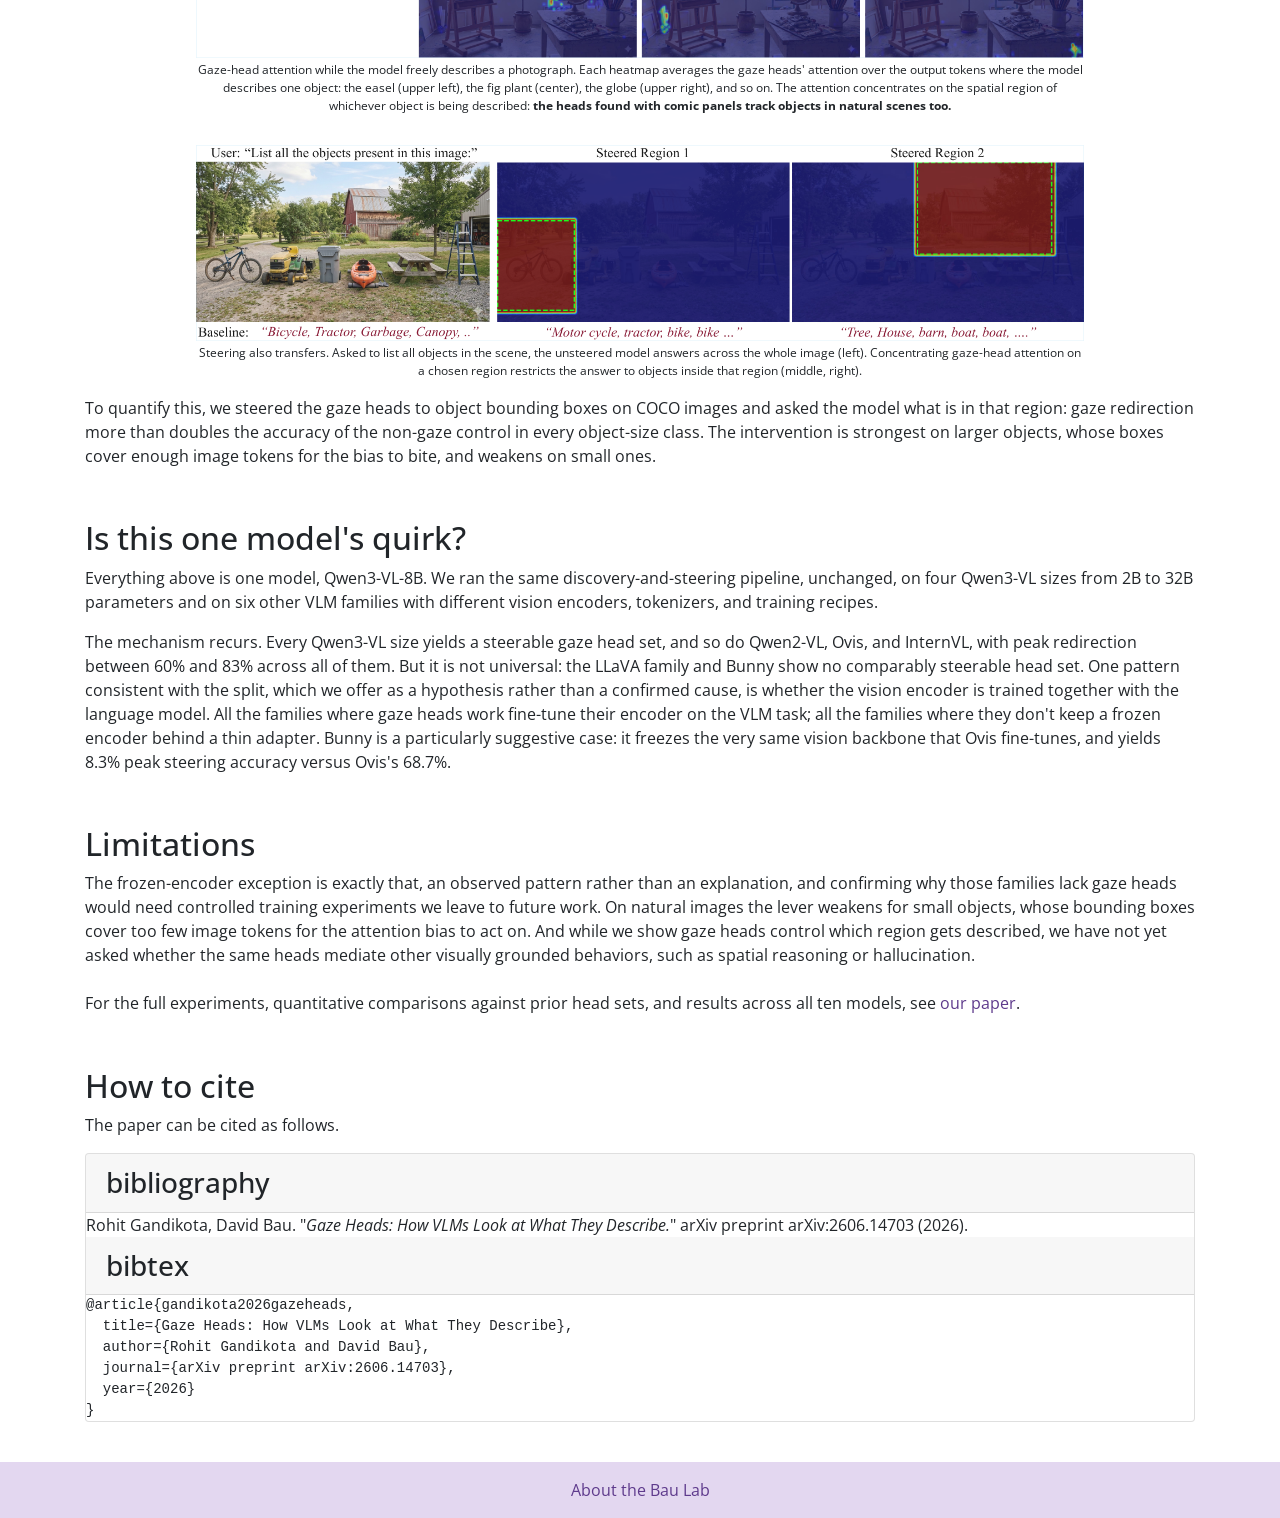
==== commit 8028301d: "citation added" ====
--- a/public/index.html
+++ b/public/index.html
@@ -76,8 +76,7 @@
 <div class="row justify-content-center text-center">
 
 <p>
-<!-- TODO: update arXiv link once the preprint is live -->
-<a href="https://arxiv.org/abs/XXXX.XXXXX" class="d-inline-block p-3 align-top" target="_blank"><img height="100" width="78" src="images/paper-thumb.png" style="border:1px solid; margin: 0 38px;" alt="ArXiv Preprint thumbnail" data-nothumb=""><br>ArXiv<br>Preprint</a>
+<a href="https://arxiv.org/abs/2606.14703" class="d-inline-block p-3 align-top" target="_blank"><img height="100" width="78" src="images/paper-thumb.png" style="border:1px solid; margin: 0 38px;" alt="ArXiv Preprint thumbnail" data-nothumb=""><br>ArXiv<br>Preprint</a>
 <!-- TODO: update GitHub repo link -->
 <a href="https://github.com/rohitgandikota/gaze-heads" class="d-inline-block p-3 align-top" target="_blank"><img height="100" width="78" src="images/code-thumb.png" style="border:1px solid; margin: 0 38px;" alt="Github code thumbnail" data-nothumb=""><br>Source Code<br>Github</a>
 <a href="https://huggingface.co/datasets/baulab/openai-comic-strips" class="d-inline-block p-3 align-top" target="_blank"><img height="100" width="140" src="images/data-thumb.png" style="border:1px solid; margin: 0 38px;" alt="Dataset thumbnail" data-nothumb=""><br>Comic Strips<br>Dataset</a>
@@ -394,8 +393,7 @@
 
   <p style="margin-top: 24px">For the full experiments, quantitative comparisons against prior
   head sets, and results across all ten models, see
-  <!-- TODO: update arXiv link -->
-  <a href="https://arxiv.org/abs/XXXX.XXXXX">our paper</a>.</p>
+  <a href="https://arxiv.org/abs/2606.14703">our paper</a>.</p>
 
 <h2>How to cite</h2>
 
@@ -407,7 +405,7 @@
 <div class="card-block">
 <p style="text-indent: -3em; margin-left: 3em;" class="card-text clickselect">
 Rohit Gandikota, David Bau. "<em>Gaze Heads: How VLMs Look at What They Describe.</em>"
-arXiv preprint (2026).
+arXiv preprint arXiv:2606.14703 (2026).
 </p>
 </div>
 <h3 class="card-header">bibtex</h3>
@@ -416,7 +414,7 @@
 @article{gandikota2026gazeheads,
   title={Gaze Heads: How VLMs Look at What They Describe},
   author={Rohit Gandikota and David Bau},
-  journal={arXiv preprint arXiv:XXXX.XXXXX},
+  journal={arXiv preprint arXiv:2606.14703},
   year={2026}
 }
 </pre>
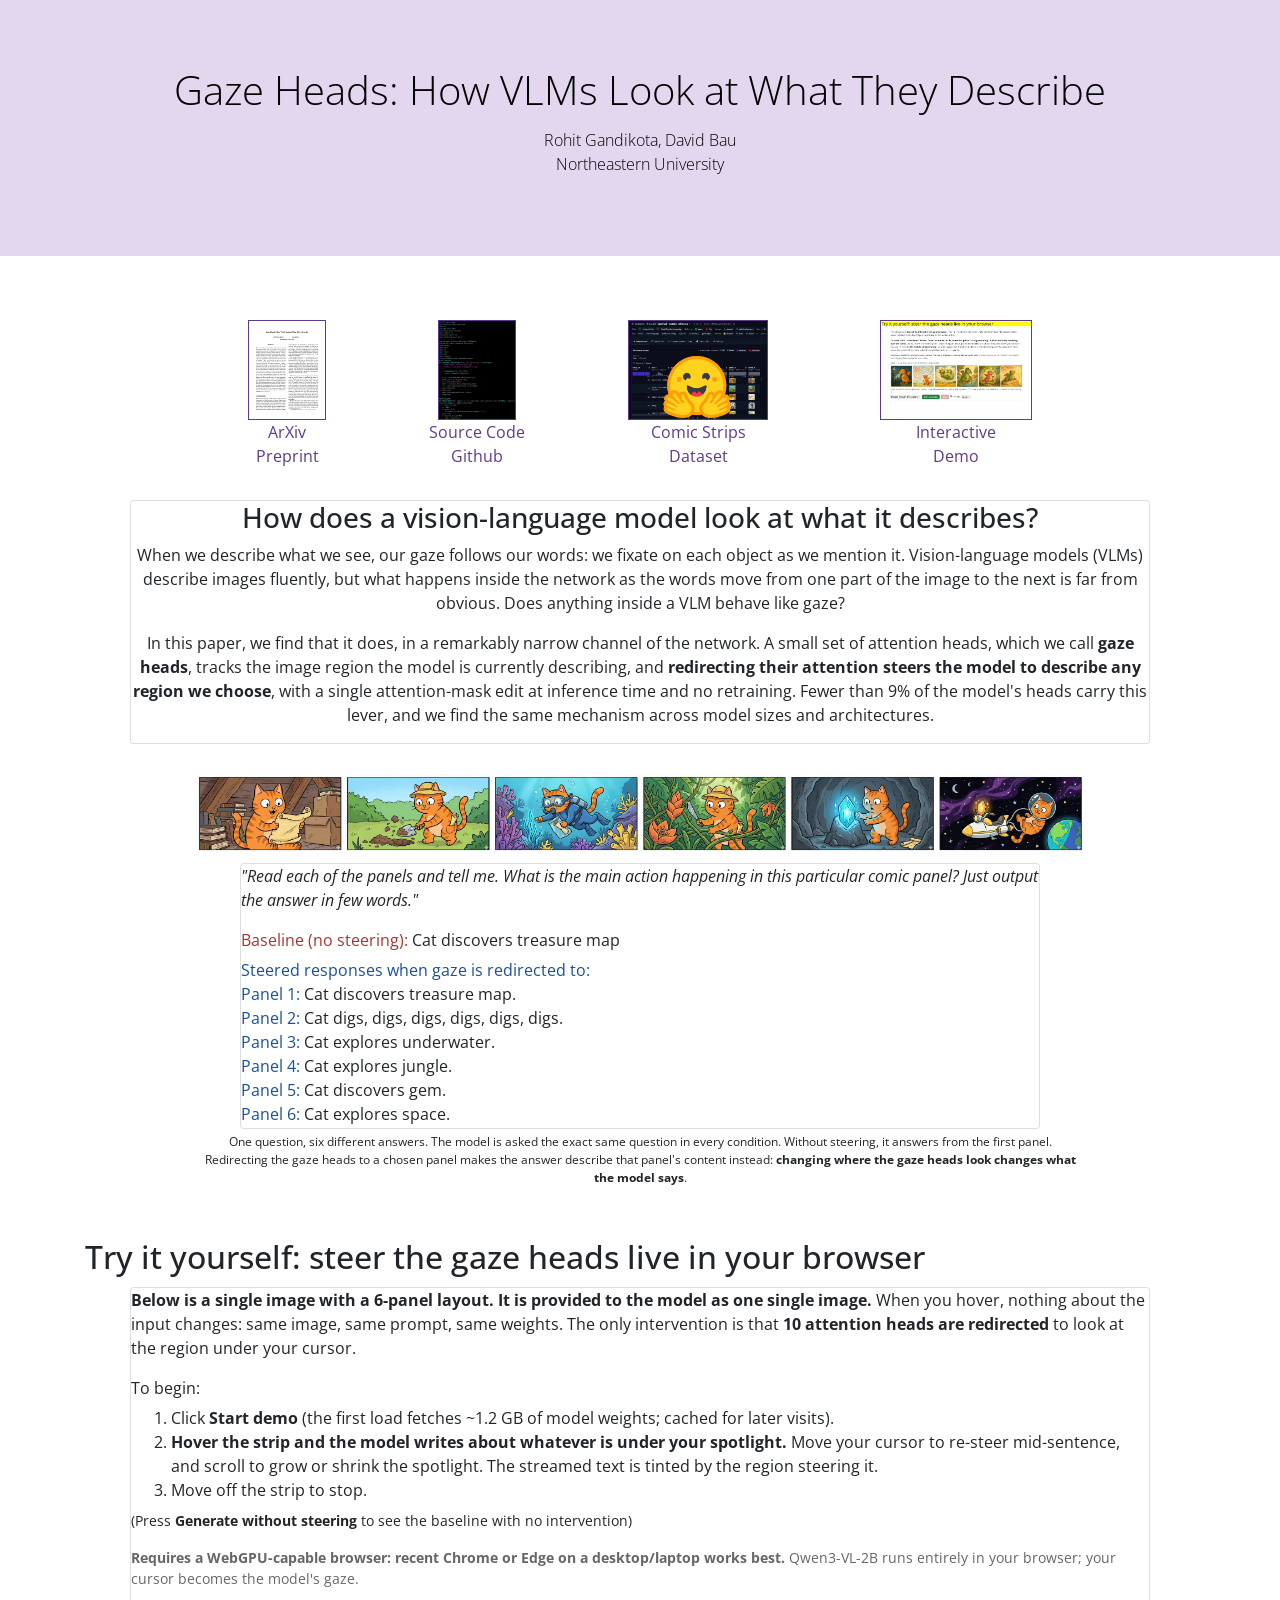
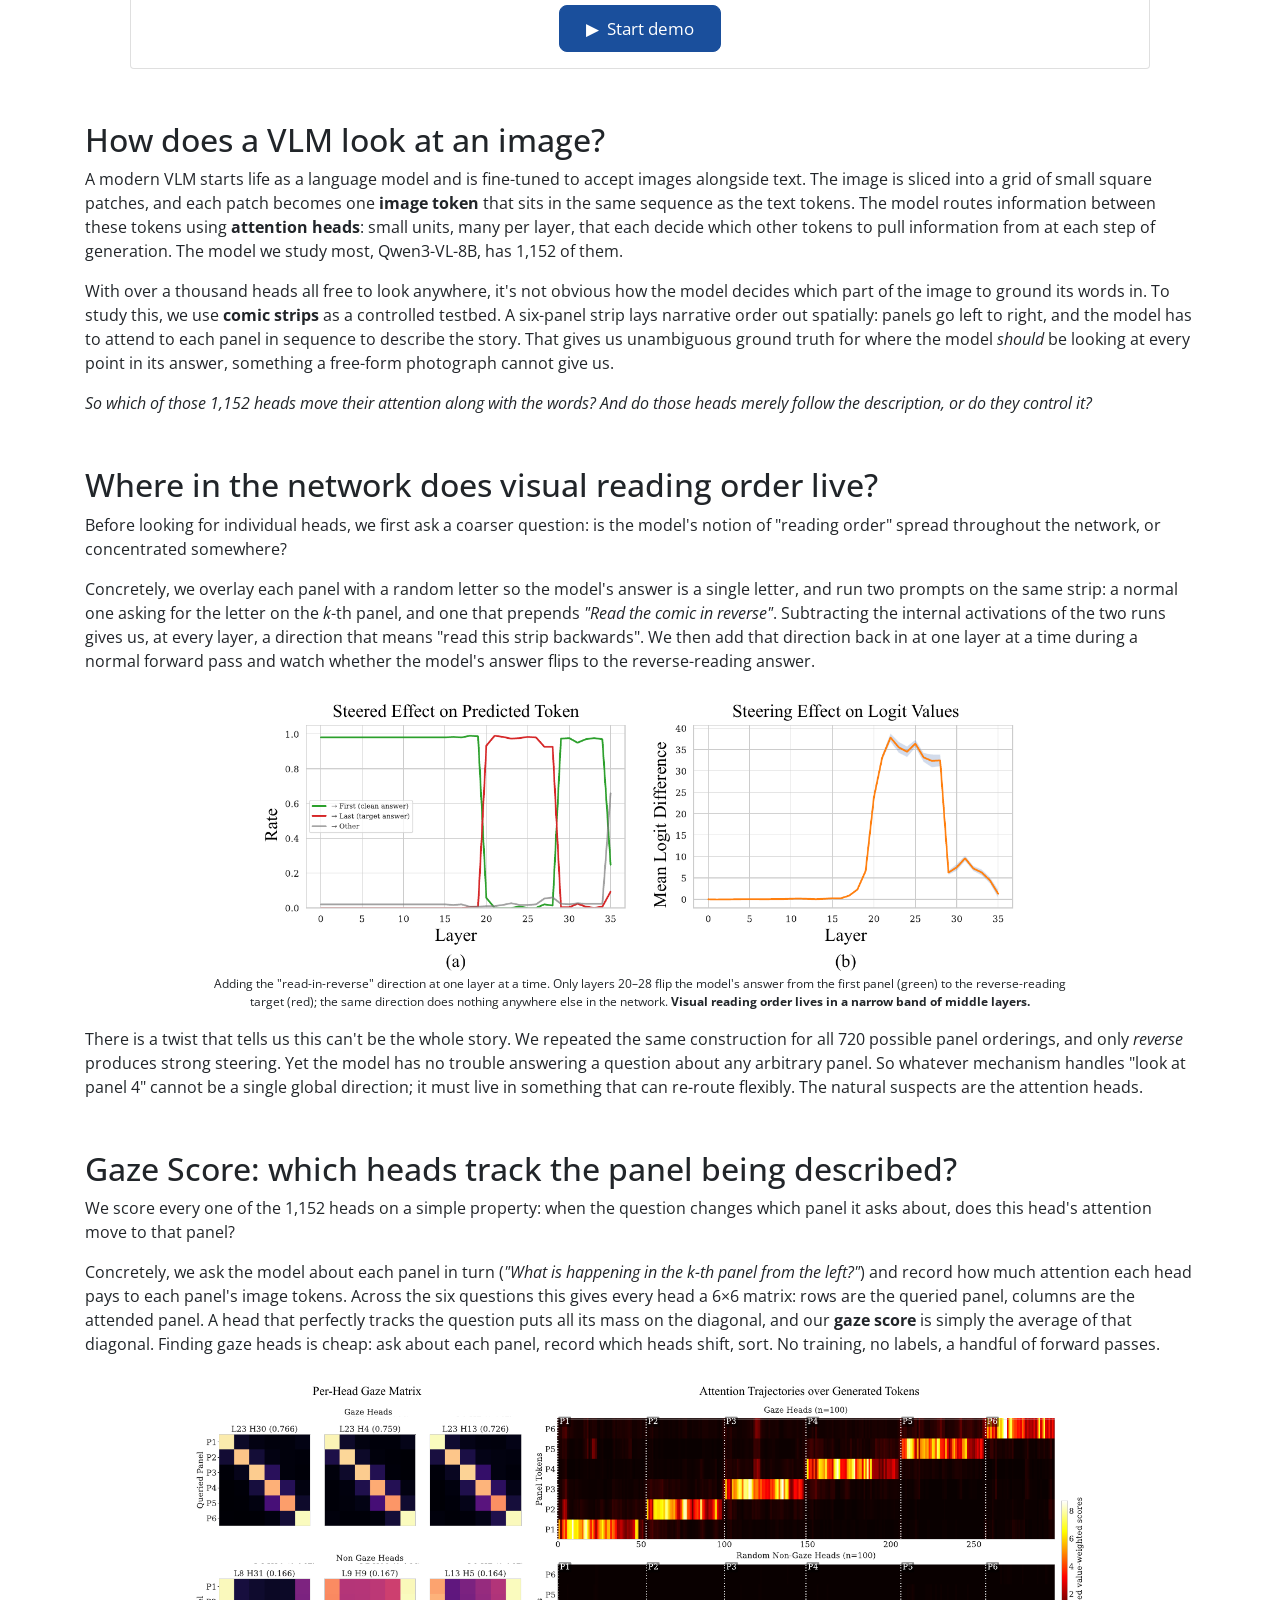
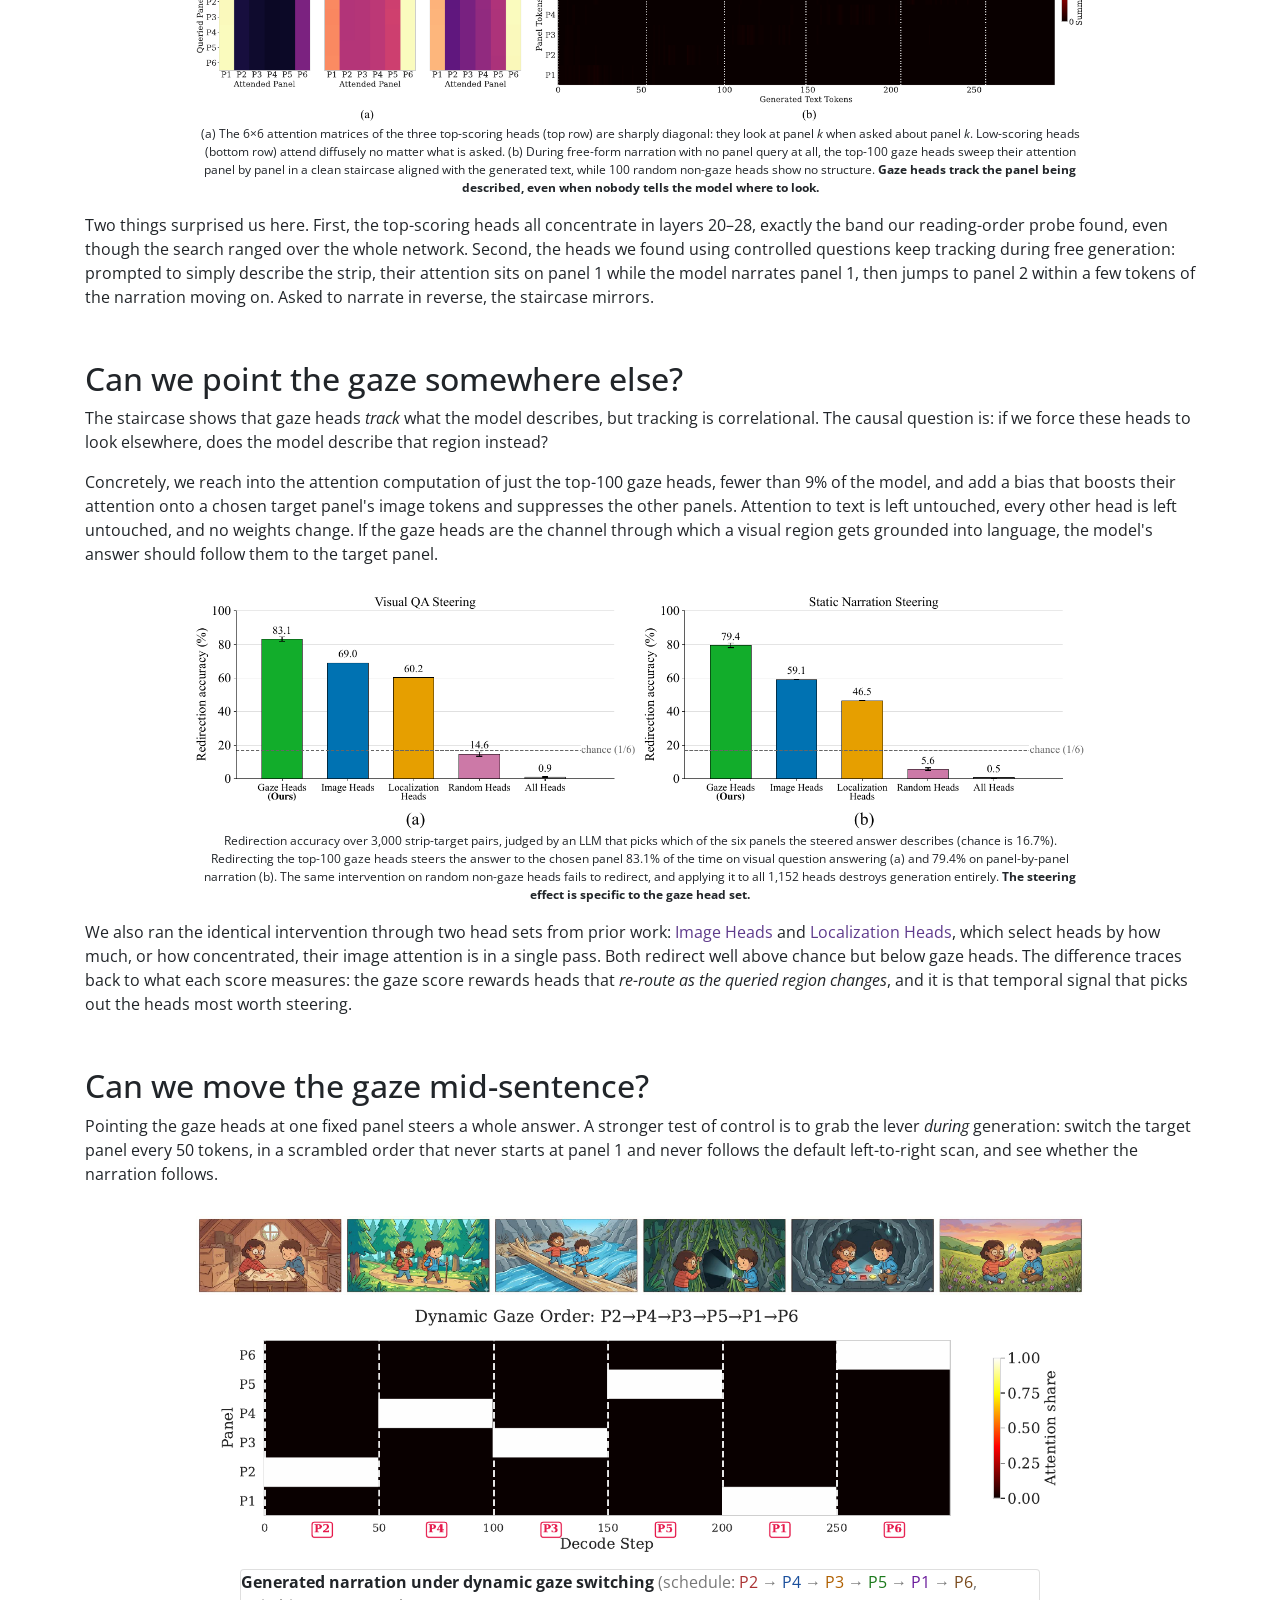
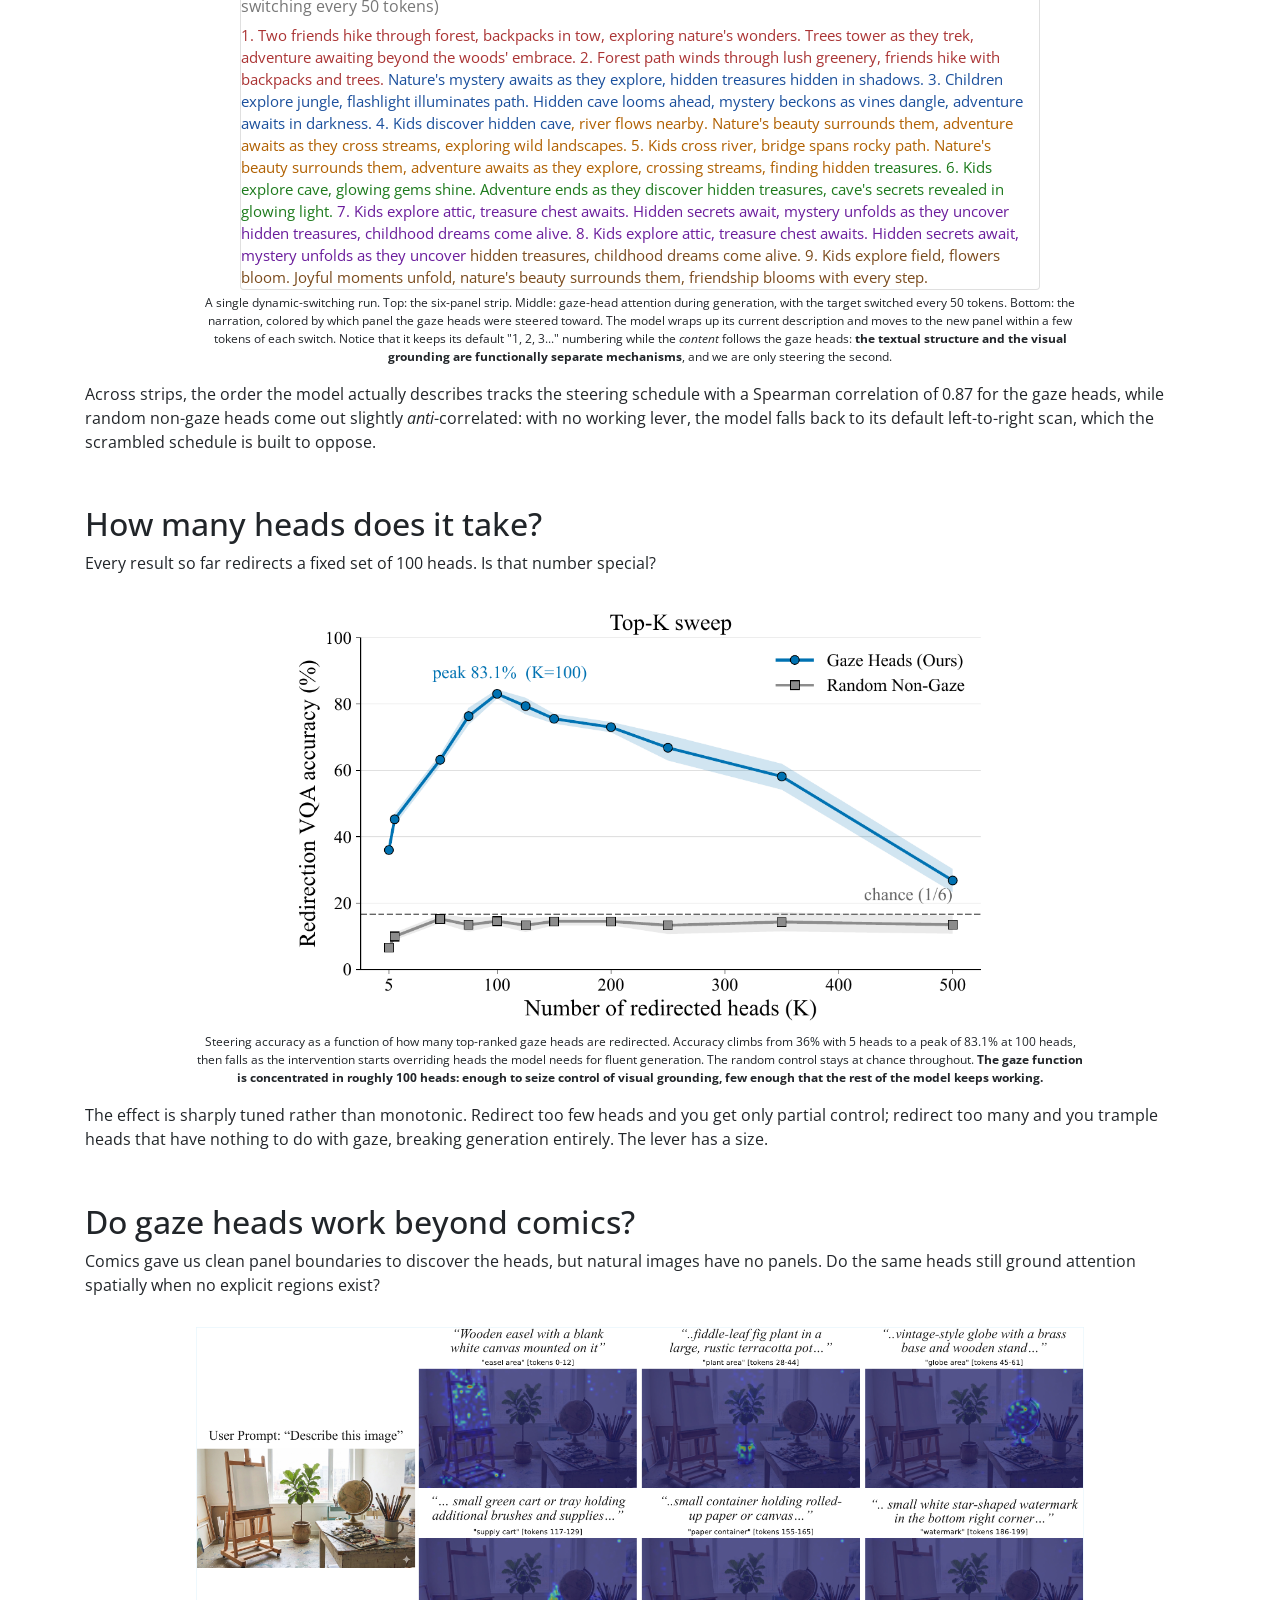
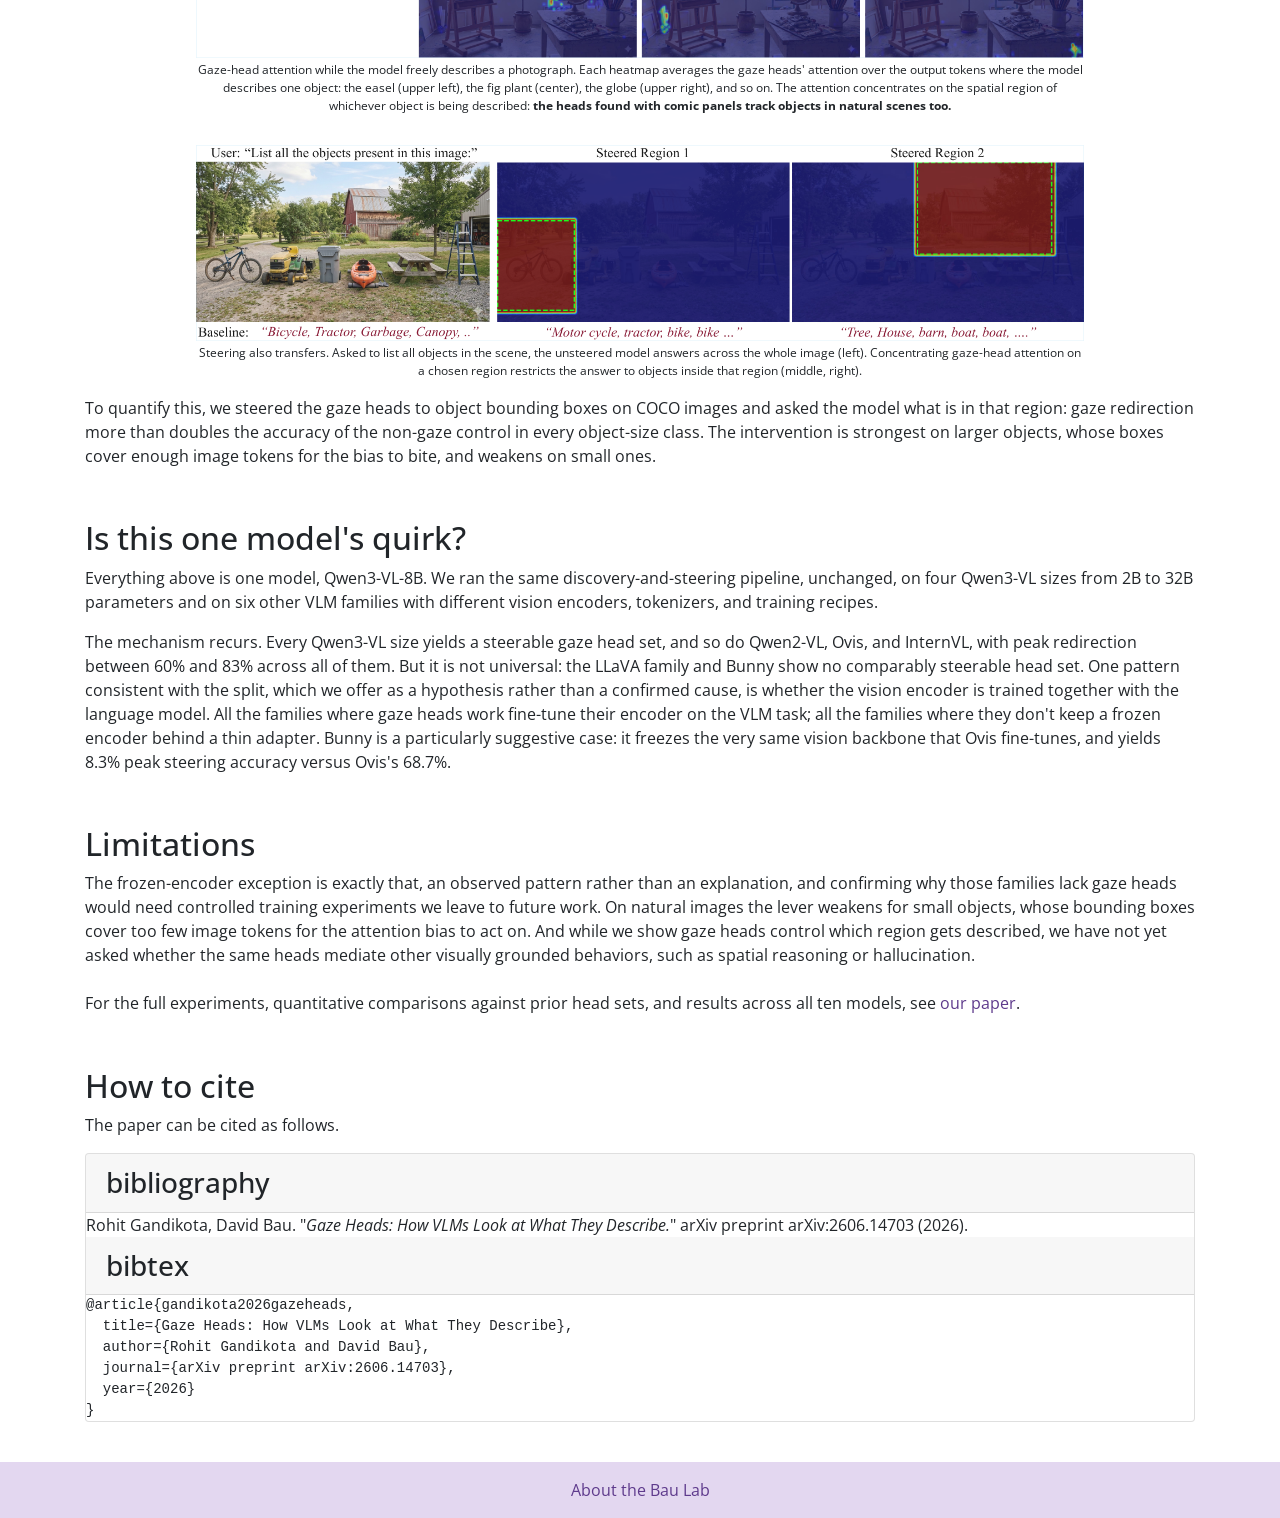
==== commit 00a823f4: "update to demo" ====
--- a/public/index.html
+++ b/public/index.html
@@ -137,14 +137,15 @@
         the model as one single image.</b> When you hover, nothing about the
         input changes: same image, same prompt, same weights. The only
         intervention is that <b>10 attention heads are redirected</b> to look
-        at the panel under your cursor.</p>
+        at the region under your cursor.</p>
       <p style="margin-bottom: 6px;">To begin:</p>
       <ol style="margin-bottom: 8px;">
         <li>Click <b>Start demo</b> (the first load fetches ~1.2&nbsp;GB of
           model weights; cached for later visits).</li>
-        <li><b>Hover over any panel</b> and the model starts writing about it.
-          Move your cursor mid-sentence to re-steer it; the streamed text is
-          tinted by the panel steering it.</li>
+        <li><b>Hover the strip and the model writes about whatever is under
+          your spotlight.</b> Move your cursor to re-steer mid-sentence, and
+          scroll to grow or shrink the spotlight. The streamed text is tinted
+          by the region steering it.</li>
         <li>Move off the strip to stop.</li>
       </ol>
       <p style="font-size: 14px;">(Press <b>Generate without steering</b> to
@@ -181,7 +182,7 @@
     btn.textContent = 'Starting\u2026';
     try {
       // Bump ?v= on demo.js changes so returning visitors never get a stale module.
-      var mod = await import('./demo/demo.js?v=19');
+      var mod = await import('./demo/demo.js?v=23');
       btn.style.display = 'none';
       await mod.start(document.getElementById('gazedemo-body'));
     } catch (e) {
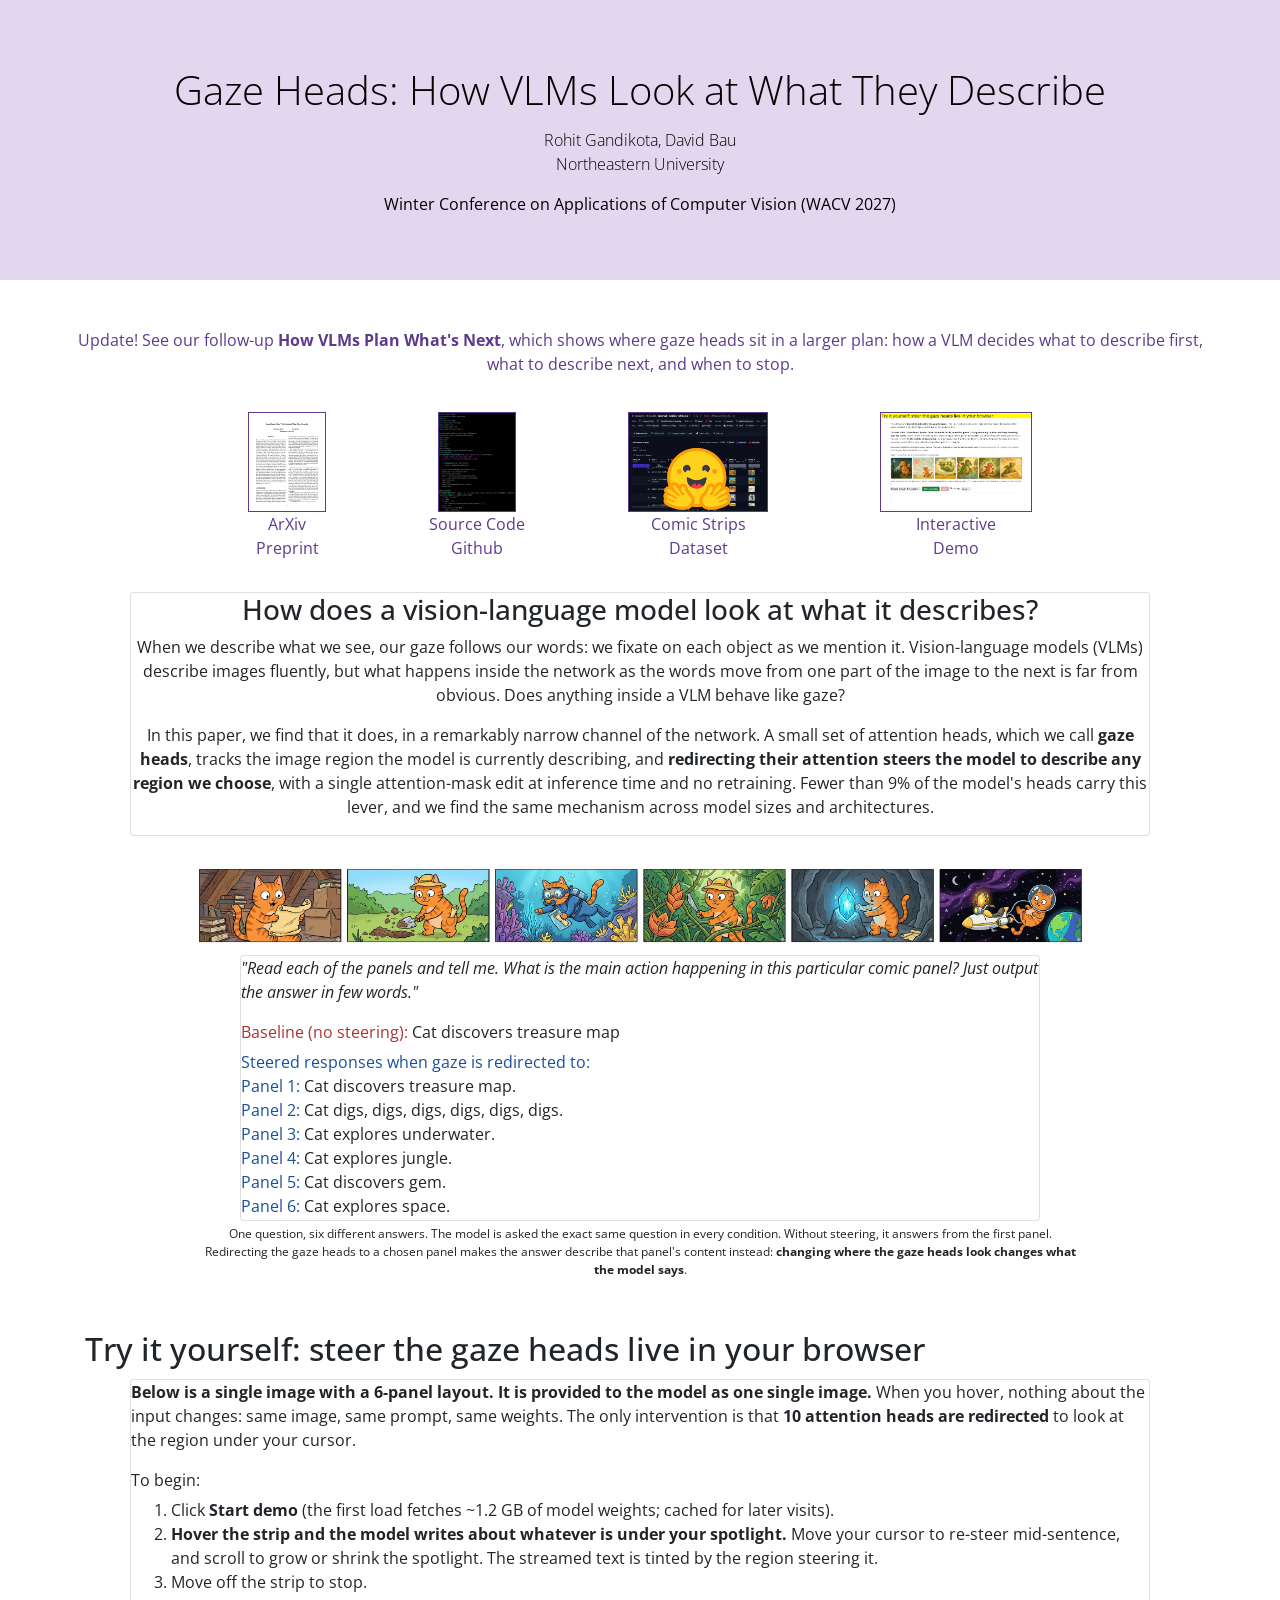
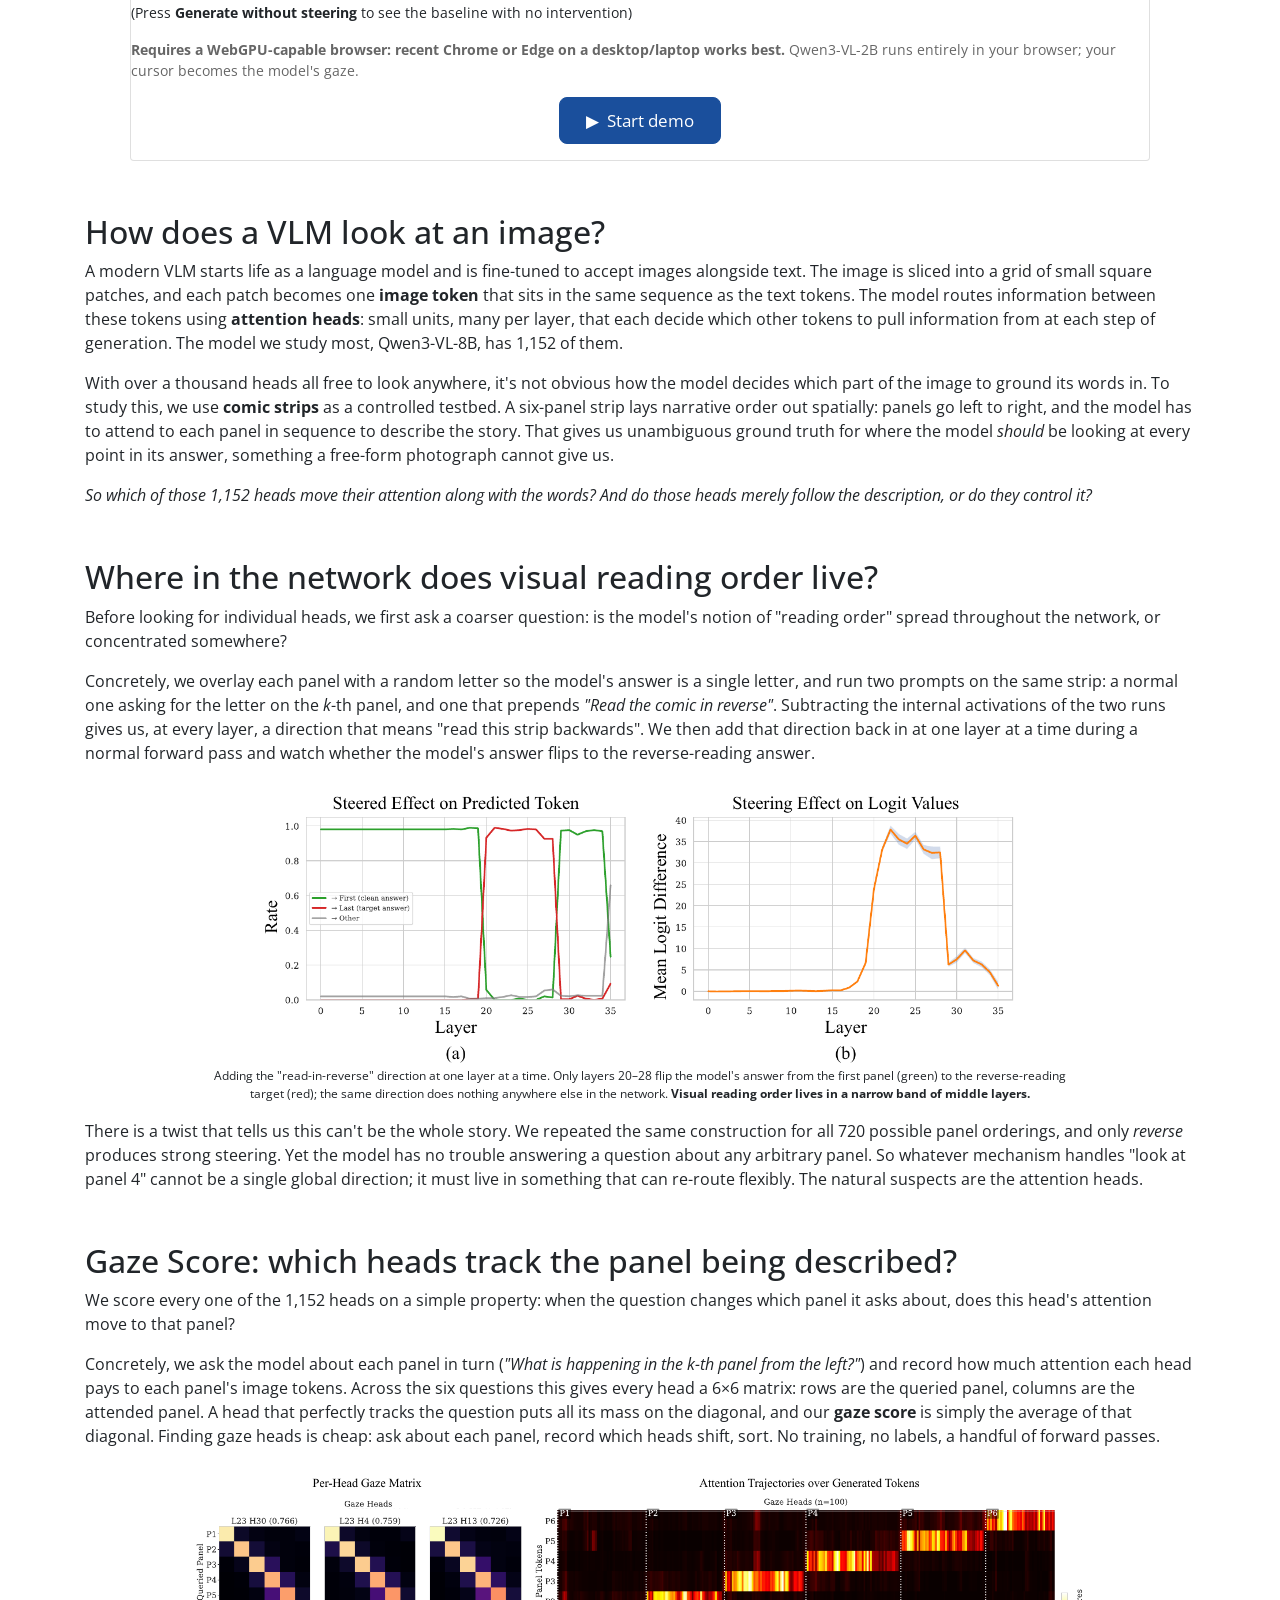
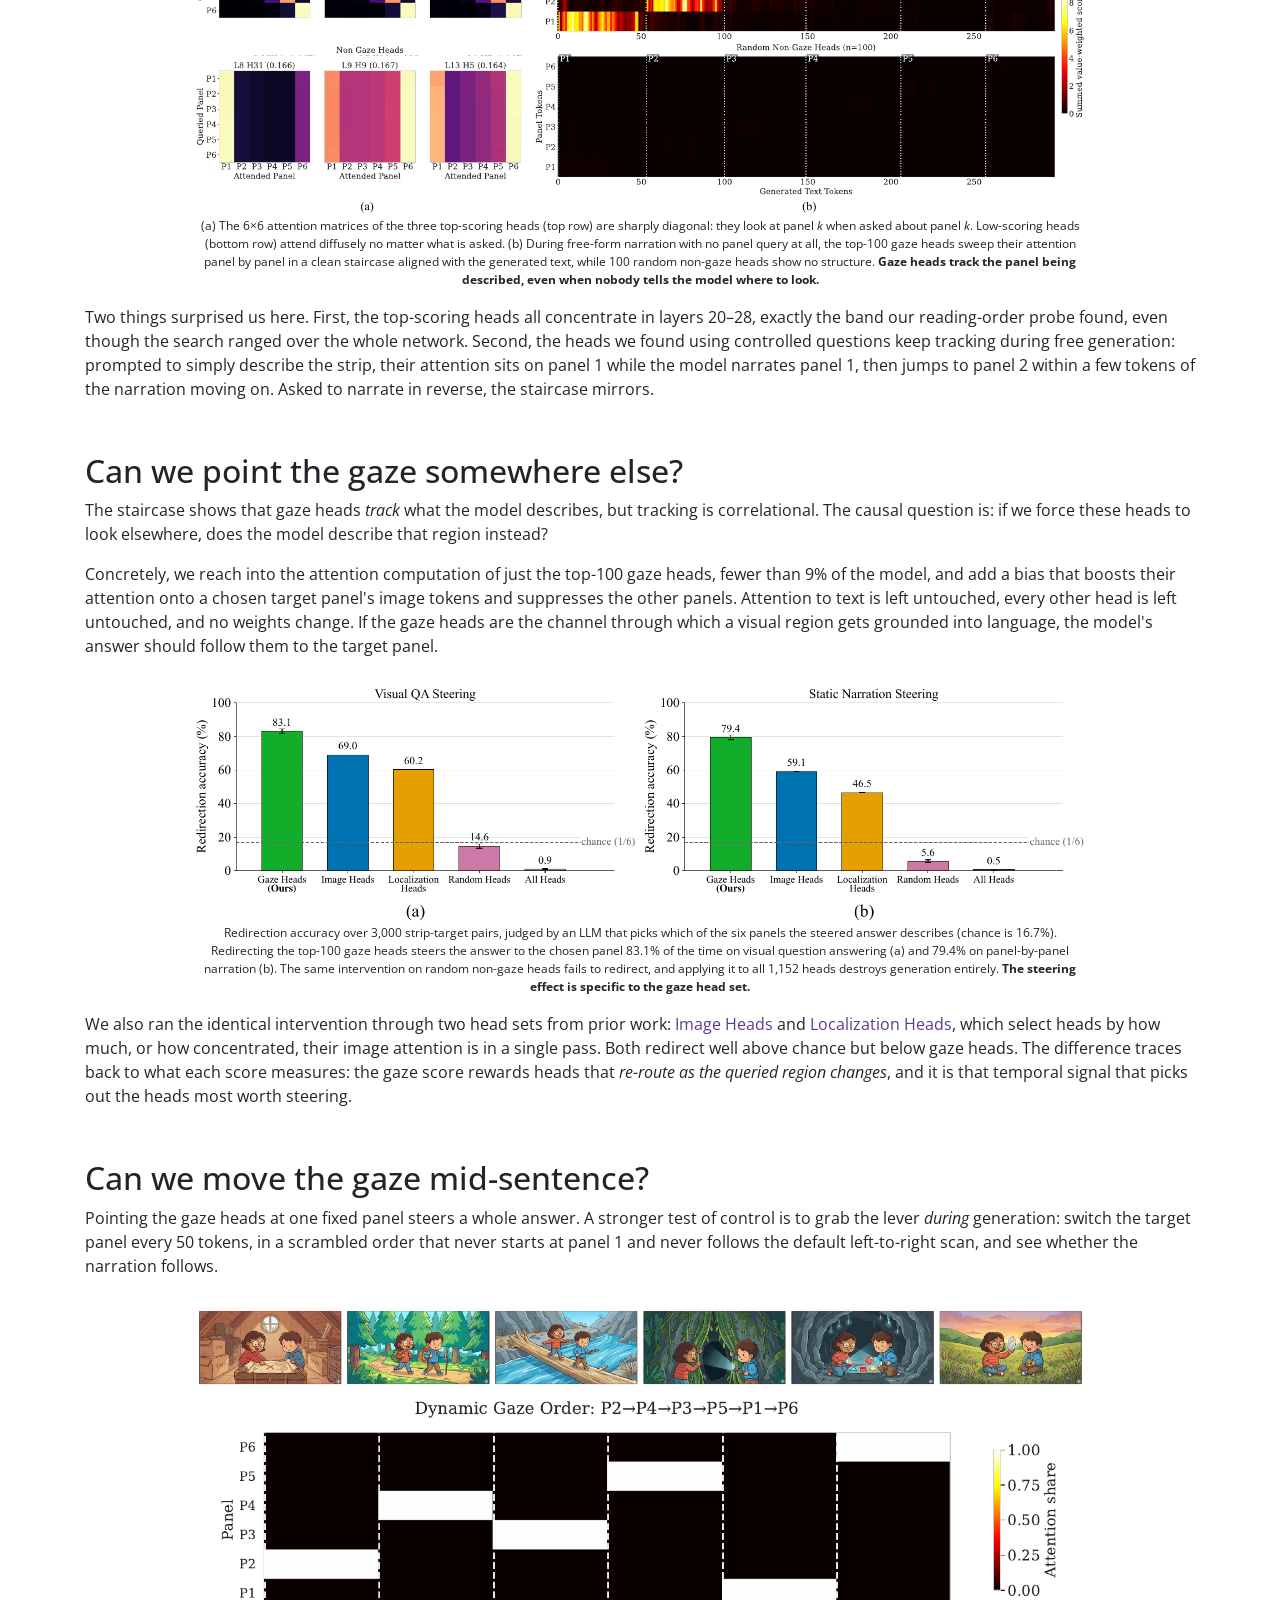
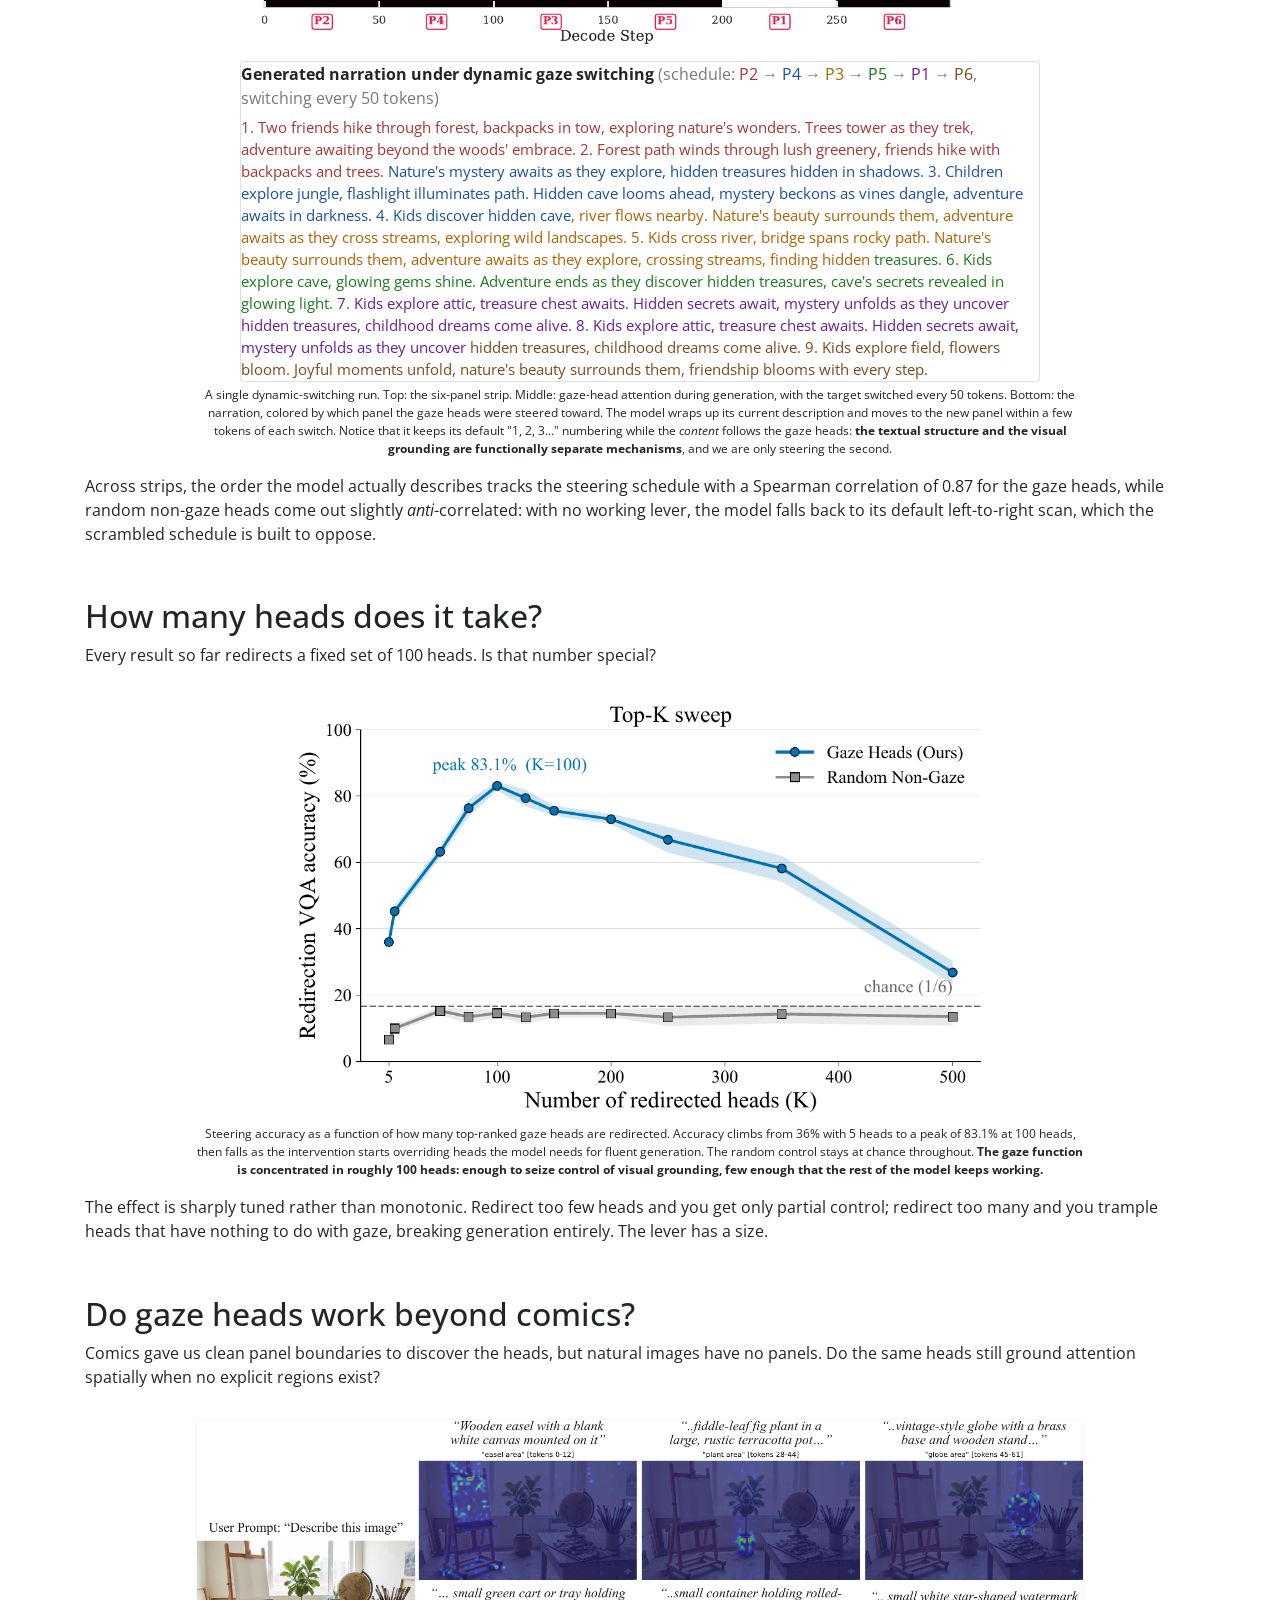
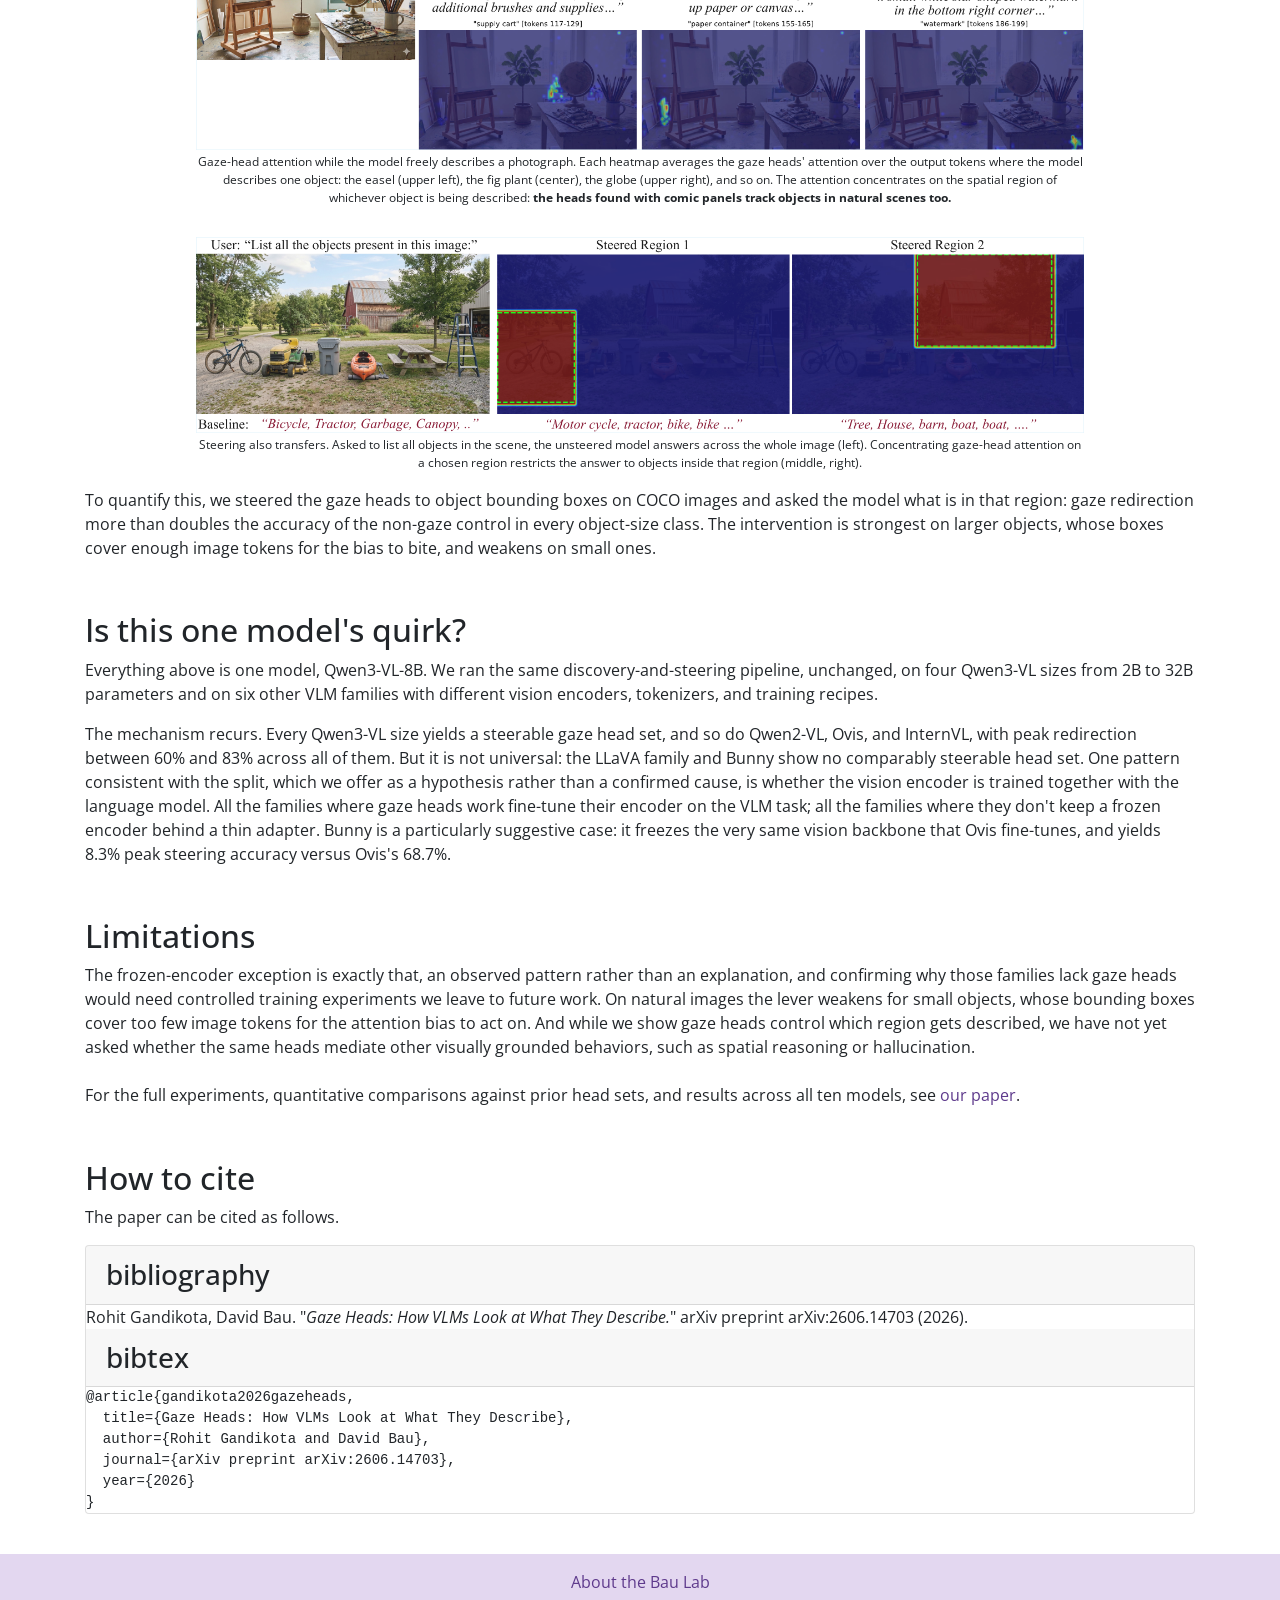
==== commit cadcc1d3: "Add the WACV 2027 venue line and a link to the follow-up, How VLMs Plan What's Next" ====
--- a/public/index.html
+++ b/public/index.html
@@ -69,12 +69,20 @@
   >Northeastern University</a></nobr>
 
 </address>
+ <center>
+  Winter Conference on Applications of Computer Vision
+  <a href="https://wacv.thecvf.com/Conferences/2027">(WACV 2027)</a>
+</center>
  </div>
 </div><!-- end nd-pageheader -->
 
 <div class="container">
 <div class="row justify-content-center text-center">
 
+<p class="text-center" style="flex: 0 0 100%; max-width: 100%; margin-bottom: 20px">
+<a href="https://plan.baulab.info/"
+   >Update!  See our follow-up <b>How VLMs Plan What's Next</b>, which shows where gaze heads sit in a larger plan: how a VLM decides what to describe first, what to describe next, and when to stop.</a>
+</p>
 <p>
 <a href="https://arxiv.org/abs/2606.14703" class="d-inline-block p-3 align-top" target="_blank"><img height="100" width="78" src="images/paper-thumb.png" style="border:1px solid; margin: 0 38px;" alt="ArXiv Preprint thumbnail" data-nothumb=""><br>ArXiv<br>Preprint</a>
 <!-- TODO: update GitHub repo link -->
@@ -182,9 +190,9 @@
     btn.textContent = 'Starting\u2026';
     try {
       // Bump ?v= on demo.js changes so returning visitors never get a stale module.
-      var mod = await import('./demo/demo.js?v=23');
+      var mod = await import('./demo/demo.js?v=30');
       btn.style.display = 'none';
-      await mod.start(document.getElementById('gazedemo-body'));
+      await mod.start(document.getElementById('gazedemo-body'), { headModes: true });
     } catch (e) {
       btn.disabled = false;
       btn.textContent = '\u25B6  Start demo';
